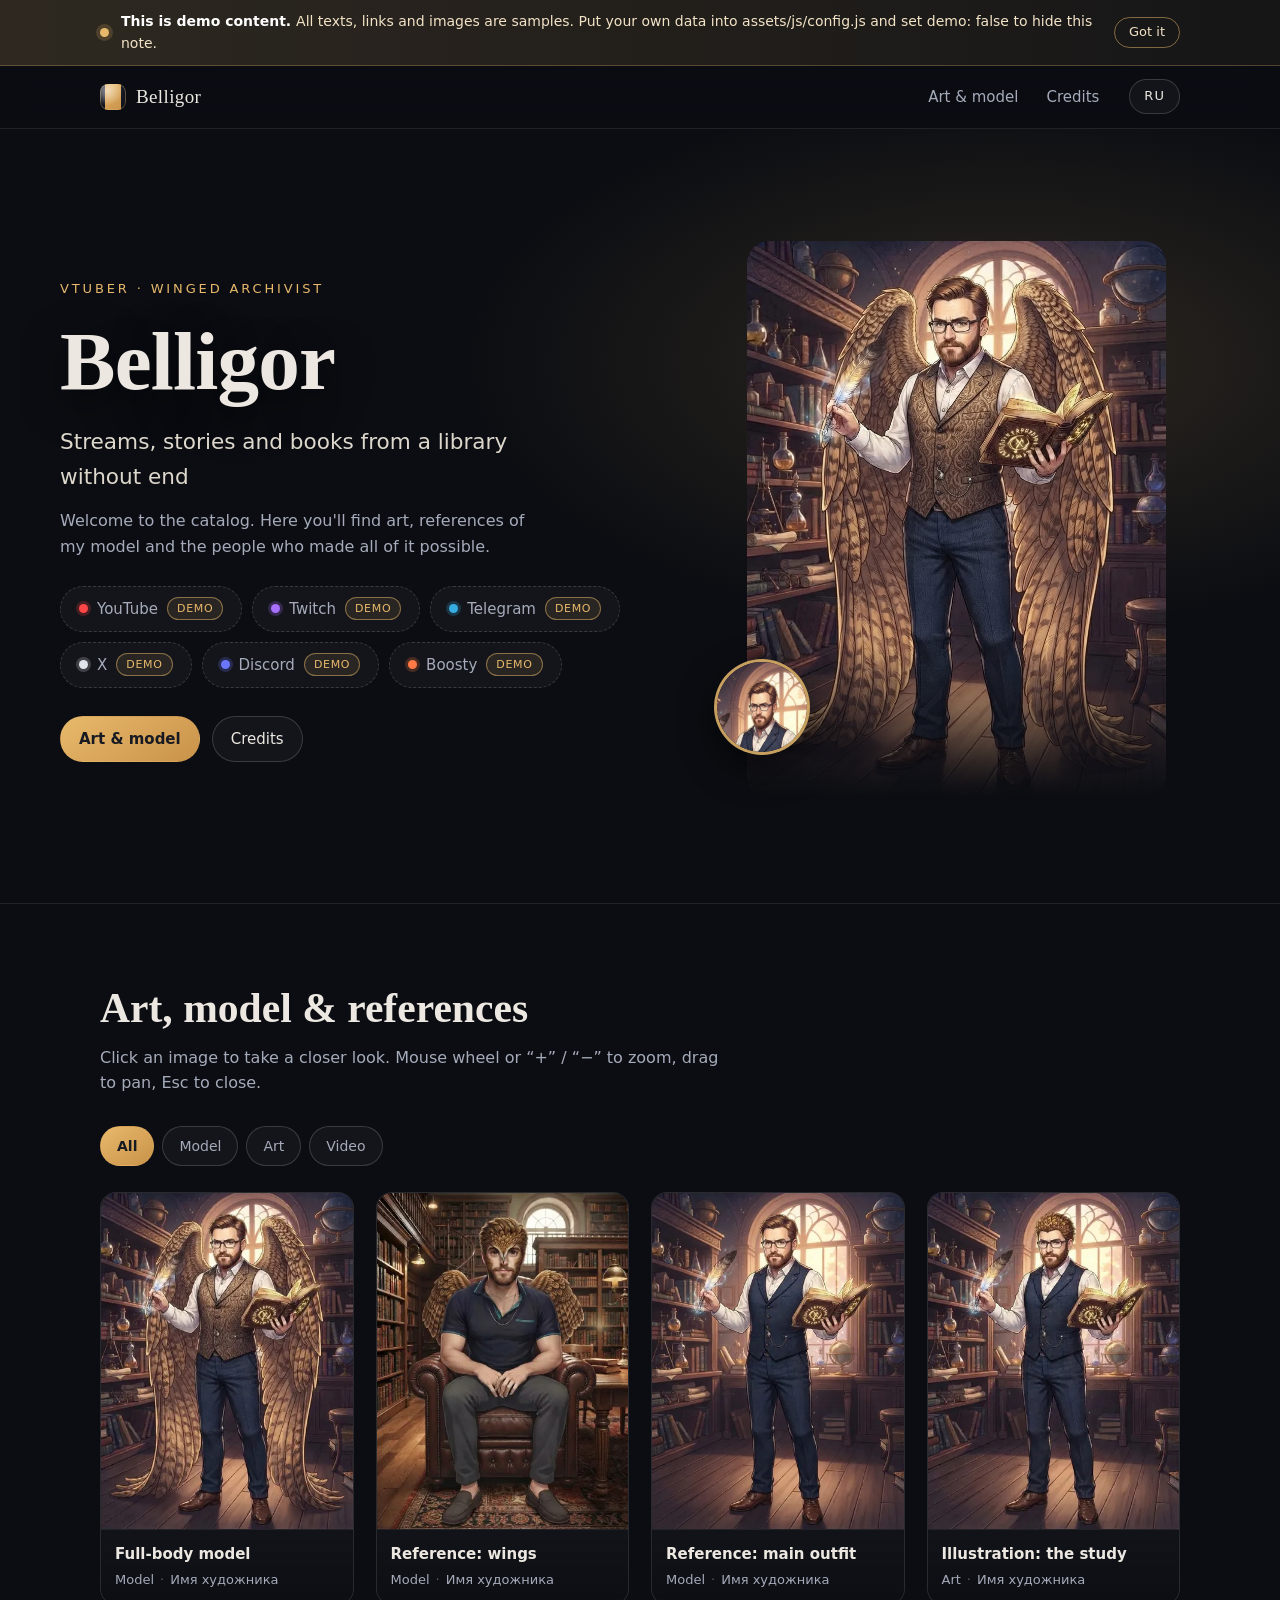
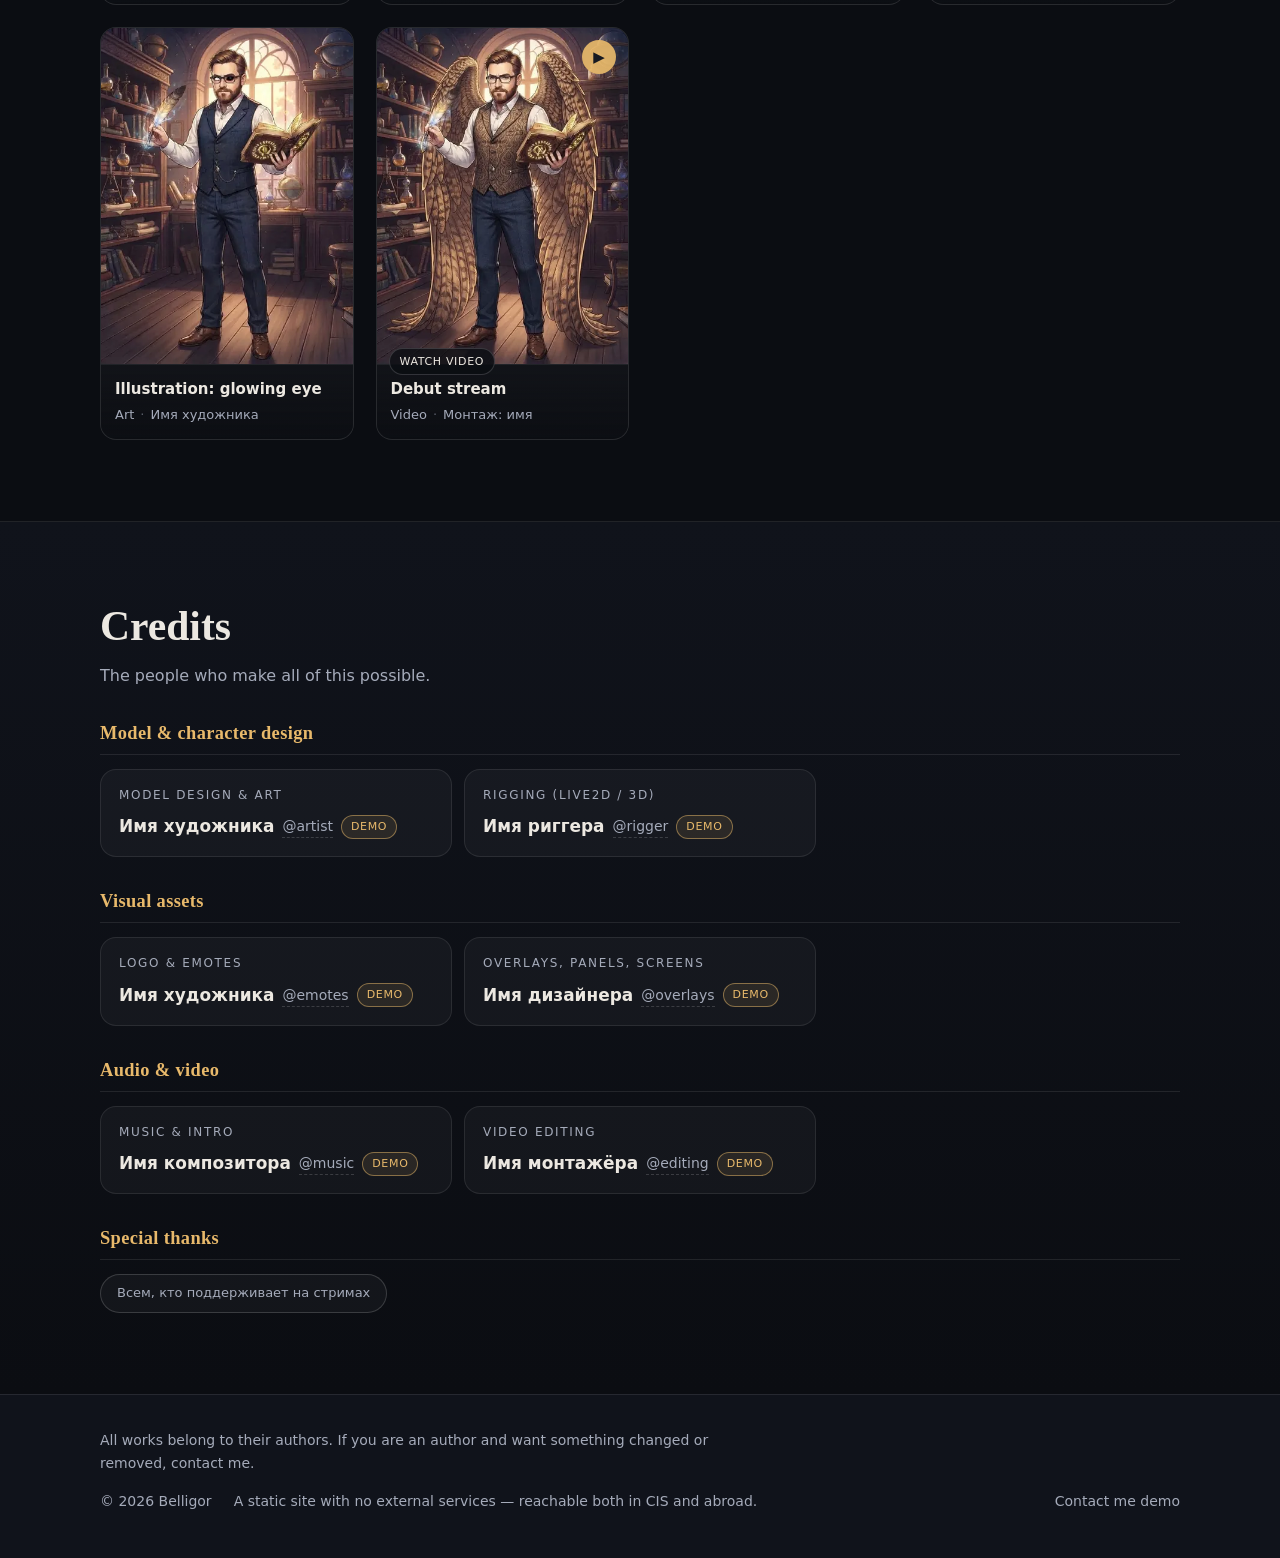
==== index.html @ 54755263 "Сайт-каталог VTuber: баннер, галерея с увеличением, кредитсы" ====
<!DOCTYPE html>
<html lang="ru">
<head>
<meta charset="utf-8">
<meta name="viewport" content="width=device-width, initial-scale=1">
<title>Belligor — VTuber: арт, модель и кредитсы</title>

<!-- Поиск и соцсети. Замените адрес на свой после публикации. -->
<meta name="description" content="Каталог арта, референсов модели и кредитсов VTuber Belligor: работы и ссылки на авторов.">
<link rel="canonical" href="https://example.github.io/">
<meta property="og:type" content="website">
<meta property="og:title" content="Belligor — VTuber: арт, модель и кредитсы">
<meta property="og:description" content="Арт, референсы модели и люди, которые их создали.">
<meta property="og:image" content="assets/img/og.jpg">
<meta property="og:image:width" content="1200">
<meta property="og:image:height" content="630">
<meta name="twitter:card" content="summary_large_image">
<meta name="theme-color" content="#0b0d12">

<link rel="icon" href="assets/img/favicon.svg" type="image/svg+xml">
<link rel="stylesheet" href="assets/css/style.css">
</head>
<body>
<a class="skip" href="#gallery">Перейти к галерее</a>

<div id="demoBar" class="demobar" hidden></div>

<header class="nav">
  <div class="wrap nav__inner">
    <a class="nav__brand" href="#top">
      <span class="nav__logo" aria-hidden="true"></span>
      <span id="navName">Belligor</span>
    </a>
    <nav id="navLinks" class="nav__links" aria-label="Разделы сайта"></nav>
    <button id="langBtn" class="lang" type="button" aria-label="English version"><span id="langLabel">EN</span></button>
  </div>
</header>

<main id="top">
  <!-- Первый экран: баннер-арт, имя и ссылки на автора -->
  <section class="hero" id="hero" aria-label="О себе"></section>

  <!-- Галерея: арт, модель, референсы, видео -->
  <section class="section" id="gallery" aria-label="Галерея">
    <div class="wrap">
      <div id="galleryHead"></div>
      <div id="filters" class="filters" role="group" aria-label="Разделы галереи"></div>
      <div id="grid" class="grid"></div>
      <p id="galleryEmpty" class="grid__empty" hidden>В этом разделе пока ничего нет.</p>
    </div>
  </section>

  <!-- Кредитсы -->
  <section class="section section--alt" id="credits" aria-label="Кредитсы">
    <div class="wrap">
      <div id="creditsHead"></div>
      <div id="creditsBody" class="credits"></div>
    </div>
  </section>
</main>

<footer class="footer" id="footer"></footer>

<!-- Просмотр картинок: увеличение, перетаскивание, стрелки -->
<dialog id="lb" class="lb" aria-label="Просмотр изображения">
  <div id="lbStage" class="lb__stage">
    <img id="lbImg" class="lb__img" alt="" draggable="false">
  </div>
  <button id="lbClose" class="lb__close" type="button" aria-label="Закрыть">✕</button>
  <button id="lbPrev" class="lb__nav lb__nav--prev" type="button" aria-label="Предыдущее">‹</button>
  <button id="lbNext" class="lb__nav lb__nav--next" type="button" aria-label="Следующее">›</button>
  <div class="lb__bar">
    <div id="lbCaption" class="lb__caption"></div>
    <div class="lb__tools">
      <span id="lbCount" class="lb__count"></span>
      <button id="lbOut" type="button" aria-label="Уменьшить" title="Уменьшить">−</button>
      <button id="lbReset" type="button" aria-label="Сбросить масштаб" title="Сбросить масштаб">100%</button>
      <button id="lbIn" type="button" aria-label="Увеличить" title="Увеличить">+</button>
      <a id="lbOriginal" class="lb__orig" href="#" target="_blank" rel="noopener">Открыть оригинал</a>
    </div>
  </div>
</dialog>

<noscript>
  <div class="wrap" style="padding:40px 0">
    <h2>Включите JavaScript</h2>
    <p>Сайт показывает галерею и кредитсы скриптом. Включите JavaScript в браузере —
       и страница откроется полностью. Все ссылки авторов также перечислены в файле
       <code>assets/js/config.js</code>.</p>
  </div>
</noscript>

<script src="assets/js/config.js" defer></script>
<script src="assets/js/app.js" defer></script>
</body>
</html>
---- assets/css/style.css ----
/* ============================================================================
   BELLIGOR — оформление.
   Цвета сайта собраны в одном месте — в блоке :root ниже. Меняйте значения
   (например --gold на другой акцент), и весь сайт перекрасится.
   Внешних шрифтов и библиотек нет: сайт открывается и без них, и быстрее.
   ============================================================================ */

:root {
  --bg: #0b0d12;
  --bg-2: #10131b;
  --panel: rgba(255, 255, 255, 0.035);
  --panel-2: rgba(255, 255, 255, 0.06);
  --line: rgba(255, 255, 255, 0.09);
  --line-2: rgba(255, 255, 255, 0.16);
  --text: #ece8e1;
  --muted: #a5abba;
  --gold: #e8b96b;
  --gold-2: #c9924a;
  --teal: #56b8a8;
  --radius: 16px;
  --radius-lg: 22px;
  --shadow: 0 18px 50px rgba(0, 0, 0, 0.5);
  --wrap: 1160px;
  --font: system-ui, -apple-system, "Segoe UI", Roboto, "Helvetica Neue", Arial, "Noto Sans", sans-serif;
  --font-display: Georgia, "Times New Roman", "Noto Serif", serif;
  --c-yt: #ff4646; --c-twitch: #a970ff; --c-tg: #37aee2; --c-x: #dfe3ea;
  --c-discord: #6b76ff; --c-vk: #5b8cf7; --c-boosty: #ff7a45; --c-tiktok: #29e0d6;
  --c-inst: #e4608f; --c-site: #e8b96b;
}

* { box-sizing: border-box; }
html { scroll-behavior: smooth; }
html.lb-open { overflow: hidden; }

body {
  margin: 0;
  background: var(--bg);
  color: var(--text);
  font-family: var(--font);
  font-size: 16px;
  line-height: 1.6;
  -webkit-font-smoothing: antialiased;
  overflow-x: hidden;
}

img { display: block; max-width: 100%; }
a { color: inherit; text-decoration: none; }
button { font: inherit; color: inherit; cursor: pointer; }
h1, h2, h3 { margin: 0; line-height: 1.15; font-family: var(--font-display); font-weight: 600; }
p { margin: 0; }
ul { margin: 0; padding: 0; list-style: none; }

.wrap { width: 100%; max-width: var(--wrap); margin: 0 auto; padding: 0 clamp(18px, 4vw, 40px); }

.skip {
  position: absolute; left: -9999px; top: 0; z-index: 100;
  background: var(--gold); color: #14161c; padding: 10px 16px; border-radius: 0 0 10px 0;
}
.skip:focus { left: 0; }

:focus-visible { outline: 2px solid var(--gold); outline-offset: 3px; border-radius: 8px; }

/* ------------------------------ полоса «демо» ----------------------------- */
.demobar {
  background: linear-gradient(90deg, rgba(232, 185, 107, 0.16), rgba(232, 185, 107, 0.05));
  border-bottom: 1px solid rgba(232, 185, 107, 0.28);
  font-size: 14px;
}
.demobar__inner { display: flex; align-items: center; gap: 12px; padding: 10px clamp(18px, 4vw, 40px); }
.demobar__dot { width: 9px; height: 9px; border-radius: 50%; background: var(--gold); box-shadow: 0 0 0 4px rgba(232, 185, 107, 0.18); flex: none; }
.demobar__text { flex: 1; color: #f3e3c6; }
.demobar__text strong { color: #fff; }
.demobar__btn {
  background: transparent; border: 1px solid rgba(232, 185, 107, 0.5); color: #f3e3c6;
  border-radius: 999px; padding: 4px 14px; font-size: 13px; flex: none;
}
.demobar__btn:hover { background: rgba(232, 185, 107, 0.14); }

/* --------------------------------- шапка --------------------------------- */
.nav {
  position: sticky; top: 0; z-index: 40;
  backdrop-filter: blur(14px);
  background: rgba(11, 13, 18, 0.72);
  border-bottom: 1px solid var(--line);
}
.nav__inner { display: flex; align-items: center; gap: 18px; height: 62px; }
.nav__brand { display: flex; align-items: center; gap: 10px; font-family: var(--font-display); font-size: 19px; letter-spacing: 0.02em; }
.nav__logo {
  width: 26px; height: 26px; border-radius: 8px; flex: none;
  background: linear-gradient(145deg, var(--gold), var(--gold-2)) center/62% no-repeat,
              linear-gradient(145deg, #1b2030, #0e1117);
  box-shadow: 0 0 0 1px rgba(232, 185, 107, 0.35) inset;
  -webkit-mask: none;
  position: relative;
}
.nav__logo::after {
  content: ""; position: absolute; inset: 0; border-radius: inherit;
  background: radial-gradient(circle at 30% 25%, rgba(255, 255, 255, 0.55), transparent 55%);
}
.nav__links { display: flex; gap: 4px; margin-left: auto; }
.nav__link { padding: 8px 12px; border-radius: 999px; color: var(--muted); font-size: 15px; }
.nav__link:hover { color: var(--text); background: var(--panel); }
.lang {
  border: 1px solid var(--line-2); background: var(--panel); border-radius: 999px;
  padding: 6px 14px; font-size: 13px; letter-spacing: 0.08em; color: var(--text);
}
.lang:hover { border-color: var(--gold); color: var(--gold); }

/* ----------------------------------- герой -------------------------------- */
.hero { position: relative; isolation: isolate; overflow: hidden; }
.hero::before {
  content: ""; position: absolute; inset: -14% -6% -4%; z-index: -2;
  background-image: var(--hero-bg, none);
  background-size: cover; background-position: 50% 20%;
  filter: blur(46px) saturate(1.15) brightness(0.5);
  opacity: 0.75;
}
.hero::after {
  content: ""; position: absolute; inset: 0; z-index: -1;
  background:
    radial-gradient(60% 50% at 78% 30%, rgba(232, 185, 107, 0.16), transparent 70%),
    linear-gradient(180deg, rgba(11, 13, 18, 0.35) 0%, rgba(11, 13, 18, 0.75) 62%, var(--bg) 100%);
}
.hero__inner {
  display: grid; grid-template-columns: minmax(0, 1.05fr) minmax(0, 0.95fr);
  gap: clamp(26px, 4vw, 60px); align-items: center;
  padding: clamp(48px, 7vh, 96px) 0 clamp(40px, 6vh, 72px);
  min-height: min(86vh, 880px);
}
.hero__role {
  font-size: 13px; letter-spacing: 0.22em; text-transform: uppercase;
  color: var(--gold); margin-bottom: 14px;
}
.hero__name {
  font-size: clamp(2.9rem, 7vw, 5.2rem); letter-spacing: -0.01em;
  text-shadow: 0 12px 40px rgba(0, 0, 0, 0.55);
}
.hero__tagline { margin-top: 16px; font-size: clamp(1.05rem, 2.2vw, 1.35rem); color: #ddd7cc; max-width: 34ch; }
.hero__about { margin-top: 14px; color: var(--muted); max-width: 46ch; }
.hero__cta { display: flex; flex-wrap: wrap; gap: 12px; margin-top: 28px; }

.hero__art { position: relative; margin: 0; display: flex; justify-content: center; }
.hero__img {
  width: auto; max-width: 100%; max-height: clamp(300px, 62vh, 660px);
  border-radius: var(--radius-lg);
  box-shadow: var(--shadow);
  -webkit-mask-image: linear-gradient(180deg, #000 72%, transparent 100%);
  mask-image: linear-gradient(180deg, #000 72%, transparent 100%);
  animation: floaty 9s ease-in-out infinite;
}
.hero__avatar {
  position: absolute; left: clamp(6px, 4%, 40px); bottom: 8%;
  width: clamp(64px, 9vw, 96px); height: auto; border-radius: 50%;
  border: 3px solid rgba(232, 185, 107, 0.85);
  box-shadow: 0 14px 34px rgba(0, 0, 0, 0.55);
  background: var(--bg-2);
}
@keyframes floaty { 0%, 100% { transform: translateY(0); } 50% { transform: translateY(-12px); } }

/* --------------------------------- ссылки --------------------------------- */
.links { display: flex; flex-wrap: wrap; gap: 10px; margin-top: 26px; }
.btn {
  display: inline-flex; align-items: center; gap: 9px;
  border-radius: 999px; padding: 10px 18px; font-size: 15px;
  border: 1px solid var(--line-2); background: var(--panel);
  transition: transform 0.18s ease, border-color 0.18s ease, background 0.18s ease, color 0.18s ease;
}
.btn:hover { transform: translateY(-2px); }
.btn--primary {
  background: linear-gradient(145deg, var(--gold), var(--gold-2)); color: #171a21;
  border-color: transparent; font-weight: 600;
}
.btn--ghost { color: var(--text); }
.btn--ghost:hover { border-color: var(--gold); color: var(--gold); }
.btn__arrow { opacity: 0.6; font-size: 13px; }
.links__dot { width: 9px; height: 9px; border-radius: 50%; flex: none; background: var(--accent, var(--gold)); box-shadow: 0 0 0 3px color-mix(in srgb, var(--accent, var(--gold)) 22%, transparent); }
.btn--link:hover { border-color: var(--accent, var(--gold)); }
.btn.is-placeholder { border-style: dashed; color: var(--muted); cursor: default; }
.btn.is-placeholder:hover { transform: none; border-color: var(--line-2); }
.accent--yt { --accent: var(--c-yt); } .accent--twitch { --accent: var(--c-twitch); }
.accent--tg { --accent: var(--c-tg); } .accent--x { --accent: var(--c-x); }
.accent--discord { --accent: var(--c-discord); } .accent--vk { --accent: var(--c-vk); }
.accent--boosty { --accent: var(--c-boosty); } .accent--tiktok { --accent: var(--c-tiktok); }
.accent--inst { --accent: var(--c-inst); } .accent--site { --accent: var(--c-site); }

.chip {
  display: inline-flex; align-items: center; padding: 2px 9px; border-radius: 999px;
  font-size: 11px; letter-spacing: 0.06em; text-transform: uppercase;
  border: 1px solid var(--line-2); color: var(--muted); background: var(--panel);
}
.chip--demo { border-color: rgba(232, 185, 107, 0.5); color: var(--gold); background: rgba(232, 185, 107, 0.1); }

/* -------------------------------- секции ---------------------------------- */
.section { padding: clamp(58px, 9vh, 104px) 0; border-top: 1px solid var(--line); }
.section--alt { background: linear-gradient(180deg, var(--bg-2), var(--bg)); }
.section__title { font-size: clamp(1.8rem, 3.6vw, 2.6rem); }
.section__sub { margin-top: 12px; color: var(--muted); max-width: 62ch; }

.filters { display: flex; flex-wrap: wrap; gap: 8px; margin: 30px 0 26px; }
.filter {
  border: 1px solid var(--line-2); background: var(--panel); color: var(--muted);
  border-radius: 999px; padding: 8px 16px; font-size: 14px;
  transition: color 0.16s ease, border-color 0.16s ease, background 0.16s ease;
}
.filter:hover { color: var(--text); }
.filter.is-active { color: #171a21; background: linear-gradient(145deg, var(--gold), var(--gold-2)); border-color: transparent; font-weight: 600; }

.grid {
  display: grid; gap: clamp(14px, 1.8vw, 22px);
  grid-template-columns: repeat(auto-fill, minmax(240px, 1fr));
}
.card {
  position: relative; display: block; padding: 0; overflow: hidden; text-align: left;
  border: 1px solid var(--line); border-radius: var(--radius);
  background: var(--panel); color: var(--text);
  transition: transform 0.22s ease, border-color 0.22s ease, box-shadow 0.22s ease;
  animation: cardIn 0.5s ease both; animation-delay: calc(var(--i, 0) * 45ms);
}
@keyframes cardIn { from { opacity: 0; transform: translateY(14px); } to { opacity: 1; transform: none; } }
.card:hover { transform: translateY(-4px); border-color: rgba(232, 185, 107, 0.45); box-shadow: 0 18px 40px rgba(0, 0, 0, 0.45); }
.card__img {
  width: 100%; height: auto; aspect-ratio: 3 / 4; object-fit: cover;
  transition: transform 0.5s ease, filter 0.3s ease;
}
.card:hover .card__img { transform: scale(1.045); filter: brightness(0.82); }
.card__meta {
  display: block; padding: 12px 14px 14px;
  background: linear-gradient(180deg, rgba(11, 13, 18, 0.2), rgba(11, 13, 18, 0.85));
  border-top: 1px solid var(--line);
}
.card__title { display: block; font-size: 15px; font-weight: 600; }
.card__sub { display: flex; gap: 6px; align-items: center; margin-top: 4px; font-size: 13px; color: var(--muted); }
.card__sep { opacity: 0.5; }
.card__zoom, .card__play {
  position: absolute; top: 12px; right: 12px;
  width: 34px; height: 34px; border-radius: 50%;
  display: grid; place-items: center; font-size: 15px;
  background: rgba(11, 13, 18, 0.7); border: 1px solid var(--line-2);
  opacity: 0; transform: scale(0.85); transition: opacity 0.2s ease, transform 0.2s ease;
}
.card__play { opacity: 1; transform: none; background: rgba(232, 185, 107, 0.92); color: #171a21; border-color: transparent; }
.card:hover .card__zoom, .card:focus-visible .card__zoom { opacity: 1; transform: none; }
.card__badge {
  position: absolute; left: 12px; bottom: 64px;
  font-size: 11px; letter-spacing: 0.06em; text-transform: uppercase;
  padding: 4px 10px; border-radius: 999px; background: rgba(11, 13, 18, 0.78); border: 1px solid var(--line-2);
}
.grid__empty { color: var(--muted); }

/* -------------------------------- кредитсы -------------------------------- */
.credits { display: grid; gap: clamp(20px, 3vw, 34px); margin-top: 34px; }
.group__title {
  font-size: 1.15rem; letter-spacing: 0.02em;
  padding-bottom: 10px; margin-bottom: 14px; border-bottom: 1px solid var(--line);
  color: var(--gold);
}
.credit-list { display: grid; gap: 12px; grid-template-columns: repeat(auto-fill, minmax(268px, 1fr)); }
.credit {
  border: 1px solid var(--line); border-radius: var(--radius);
  background: var(--panel); padding: 16px 18px;
  transition: border-color 0.2s ease, transform 0.2s ease;
}
.credit:hover { border-color: rgba(232, 185, 107, 0.4); transform: translateY(-2px); }
.credit__role { font-size: 12px; letter-spacing: 0.14em; text-transform: uppercase; color: var(--muted); }
.credit__who { display: flex; flex-wrap: wrap; align-items: center; gap: 8px; margin-top: 8px; }
.credit__name { font-size: 1.06rem; font-weight: 600; }
.credit__link { color: var(--gold); border-bottom: 1px dashed rgba(232, 185, 107, 0.45); font-size: 14px; }
.credit__link:hover { border-bottom-style: solid; }
.credit__link.is-placeholder { color: var(--muted); border-bottom-color: var(--line-2); cursor: default; }
.credit__note { margin-top: 10px; font-size: 13.5px; color: var(--muted); }
.group--thanks .chips { display: flex; flex-wrap: wrap; gap: 10px; }
.group--thanks .chip { font-size: 13px; text-transform: none; letter-spacing: 0; padding: 8px 16px; }
a.chip:hover { border-color: var(--gold); color: var(--gold); }

/* --------------------------------- подвал --------------------------------- */
.footer { border-top: 1px solid var(--line); background: var(--bg-2); padding: 34px 0 46px; }
.footer__inner { display: grid; gap: 16px; }
.footer__note { color: var(--muted); font-size: 14px; max-width: 70ch; }
.footer__row { display: flex; flex-wrap: wrap; gap: 10px 22px; align-items: center; font-size: 14px; color: var(--muted); }
.footer__links { display: flex; gap: 16px; margin-left: auto; }
.footer__link { color: var(--gold); }
.footer__link.is-placeholder { color: var(--muted); }

/* -------------------------------- лайтбокс -------------------------------- */
.lb {
  position: fixed; inset: 0; z-index: 60;
  width: 100%; max-width: 100%; height: 100%; max-height: 100%;
  margin: 0; padding: 0; border: 0; background: transparent; color: var(--text); overflow: hidden;
}
.lb::backdrop { background: rgba(6, 7, 10, 0.93); backdrop-filter: blur(7px); }
.lb__stage {
  position: absolute; inset: 0; display: grid; place-items: center;
  padding: clamp(52px, 9vh, 84px) clamp(12px, 5vw, 88px) clamp(96px, 16vh, 140px);
  cursor: zoom-in; touch-action: none;
}
.lb__img {
  max-width: 100%; max-height: 100%; width: auto; height: auto;
  border-radius: 12px; box-shadow: 0 30px 80px rgba(0, 0, 0, 0.7);
  transform-origin: center center; transition: transform 0.22s ease;
  user-select: none; -webkit-user-drag: none;
}
.lb.is-zoomed .lb__stage { cursor: grab; }
.lb.is-dragging .lb__stage { cursor: grabbing; }
.lb.is-dragging .lb__img { transition: none; }
.lb__close, .lb__nav {
  position: absolute; z-index: 2;
  width: 44px; height: 44px; border-radius: 50%;
  display: grid; place-items: center; font-size: 20px;
  background: rgba(18, 21, 29, 0.82); border: 1px solid var(--line-2); color: var(--text);
  transition: background 0.18s ease, border-color 0.18s ease, transform 0.18s ease;
}
.lb__close { top: max(14px, env(safe-area-inset-top)); right: 16px; }
.lb__nav { top: 50%; transform: translateY(-50%); font-size: 26px; }
.lb__nav--prev { left: 16px; }
.lb__nav--next { right: 16px; }
.lb__close:hover, .lb__nav:hover { background: rgba(232, 185, 107, 0.9); color: #171a21; border-color: transparent; }
.lb__nav:hover { transform: translateY(-50%) scale(1.06); }
.lb__bar {
  position: absolute; left: 0; right: 0; bottom: 0; z-index: 2;
  display: flex; align-items: flex-end; justify-content: space-between; gap: 18px;
  padding: 22px clamp(16px, 4vw, 40px) calc(18px + env(safe-area-inset-bottom));
  background: linear-gradient(180deg, transparent, rgba(6, 7, 10, 0.9) 55%);
}
.lb__title { font-family: var(--font-display); font-size: 1.15rem; }
.lb__sub { margin-top: 4px; font-size: 14px; color: var(--muted); }
.lb__sub a { color: var(--gold); border-bottom: 1px dashed rgba(232, 185, 107, 0.5); }
.lb__sub .is-placeholder { color: var(--muted); }
.lb__note { margin-top: 6px; font-size: 13px; color: var(--muted); }
.lb__kind { opacity: 0.8; }
.lb__tools { display: flex; align-items: center; gap: 8px; flex: none; }
.lb__tools button, .lb__orig {
  border: 1px solid var(--line-2); background: rgba(18, 21, 29, 0.8); color: var(--text);
  border-radius: 10px; min-width: 42px; height: 38px; padding: 0 12px;
  display: inline-flex; align-items: center; justify-content: center; font-size: 15px;
}
.lb__tools button:hover, .lb__orig:hover { border-color: var(--gold); color: var(--gold); }
.lb__orig { font-size: 13px; }
.lb__count { font-size: 13px; color: var(--muted); margin-right: 4px; }
.lb__nav[hidden] { display: none; }

/* ------------------------------- адаптивность ----------------------------- */
@media (max-width: 900px) {
  .hero__inner { grid-template-columns: 1fr; min-height: 0; padding-top: 34px; text-align: left; }
  .hero__art { order: -1; }
  .hero__img { max-height: clamp(300px, 48vh, 520px); }
  .hero__avatar { left: 2%; bottom: 4%; }
  .nav__links { display: none; }
}
@media (max-width: 560px) {
  .grid { grid-template-columns: repeat(auto-fill, minmax(150px, 1fr)); }
  .card__badge { display: none; }
  .lb__bar { flex-direction: column; align-items: stretch; gap: 12px; }
  .lb__tools { justify-content: space-between; }
  .lb__nav { width: 38px; height: 38px; font-size: 22px; }
  .demobar__inner { flex-wrap: wrap; }
}
@media (prefers-reduced-motion: reduce) {
  html { scroll-behavior: auto; }
  .hero__img { animation: none; }
  .card { animation: none; }
  .card__img, .lb__img { transition: none !important; }
  .btn:hover, .credit:hover, .card:hover { transform: none; }
}
@media print {
  .nav, .demobar, .lb, .hero__cta, .filters { display: none !important; }
  body { background: #fff; color: #000; }
}
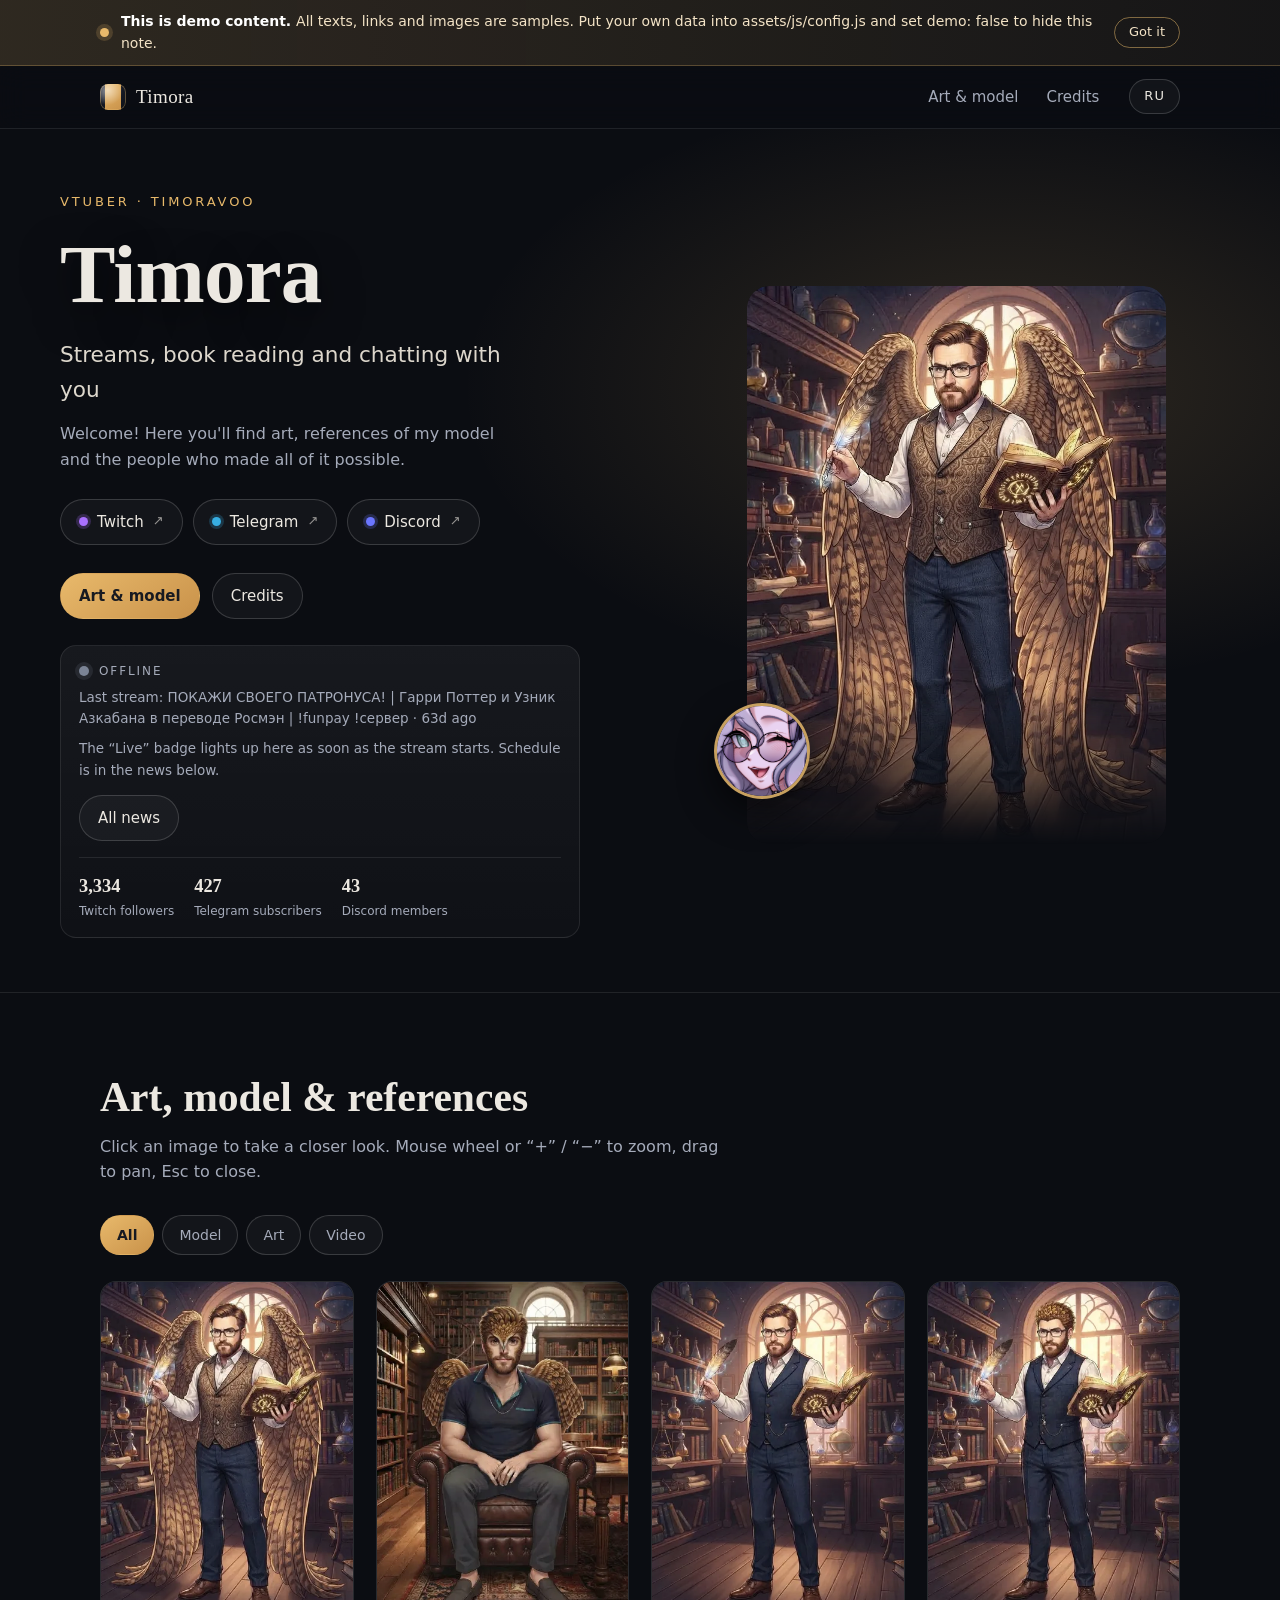
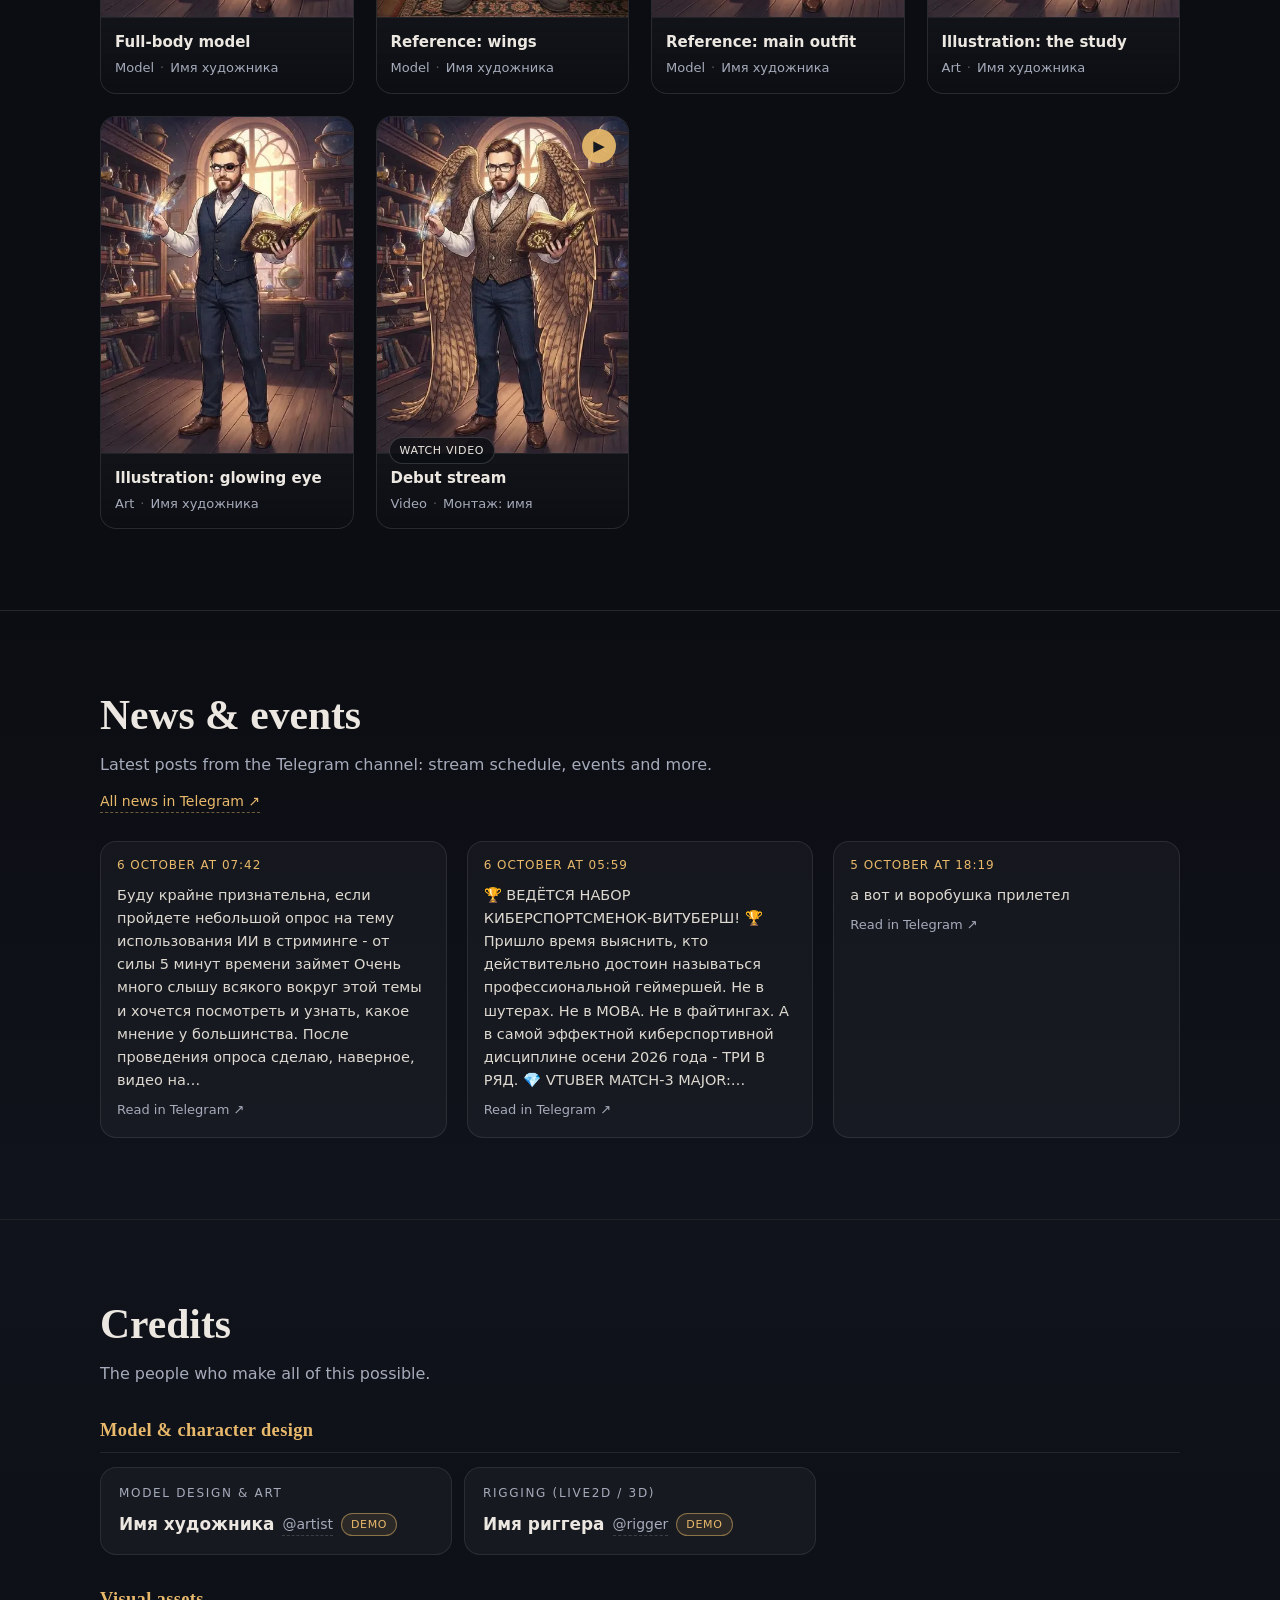
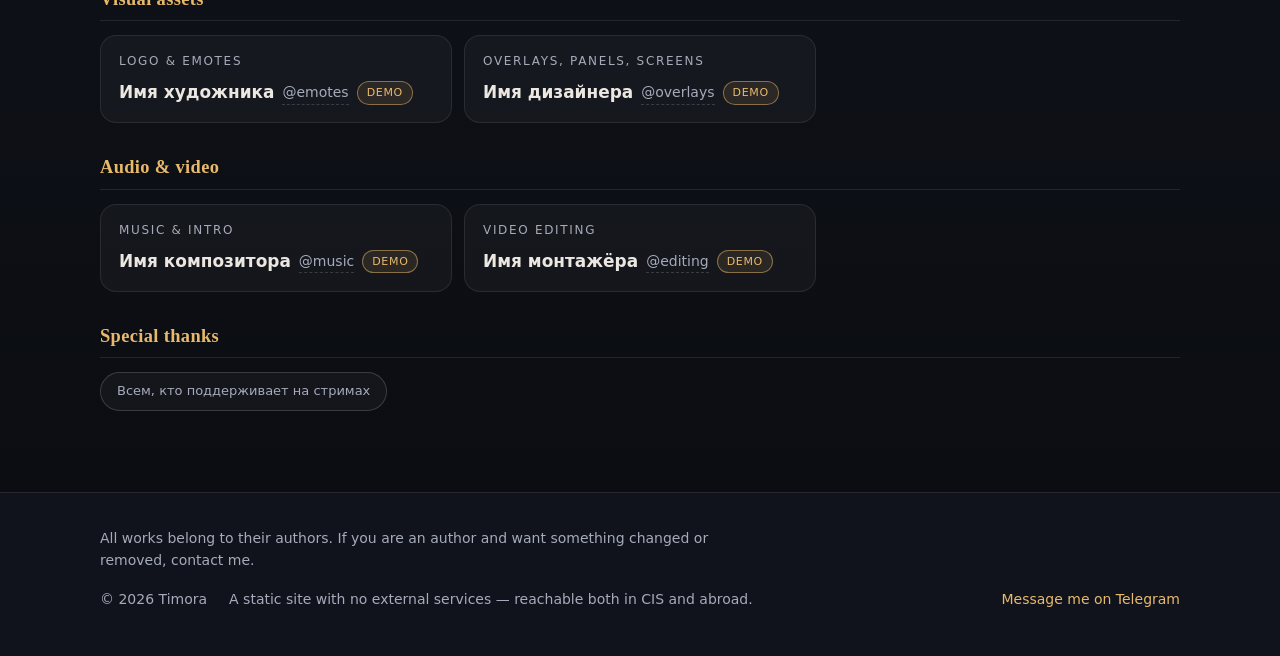
==== commit a8e38b18: "Ссылки Timora, индикатор эфира и анонсы из Telegram" ====
--- a/index.html
+++ b/index.html
@@ -3,15 +3,16 @@
 <head>
 <meta charset="utf-8">
 <meta name="viewport" content="width=device-width, initial-scale=1">
-<title>Belligor — VTuber: арт, модель и кредитсы</title>
+<title>Timora — VTuber: стрим, арт и кредитсы</title>
 
-<!-- Поиск и соцсети. Замените адрес на свой после публикации. -->
-<meta name="description" content="Каталог арта, референсов модели и кредитсов VTuber Belligor: работы и ссылки на авторов.">
-<link rel="canonical" href="https://example.github.io/">
+<!-- Поиск и соцсети. Если смените адрес сайта — поправьте три ссылки ниже. -->
+<meta name="description" content="Сайт VTuber Timora (TimoraVoo): эфир на Twitch, анонсы из Telegram, арт, референсы модели и кредитсы авторов.">
+<link rel="canonical" href="https://bell-igor.github.io/vtuber-catalog/">
 <meta property="og:type" content="website">
-<meta property="og:title" content="Belligor — VTuber: арт, модель и кредитсы">
-<meta property="og:description" content="Арт, референсы модели и люди, которые их создали.">
-<meta property="og:image" content="assets/img/og.jpg">
+<meta property="og:url" content="https://bell-igor.github.io/vtuber-catalog/">
+<meta property="og:title" content="Timora — VTuber: стрим, арт и кредитсы">
+<meta property="og:description" content="Эфир на Twitch, анонсы в Telegram, арт и модель, кредитсы авторов.">
+<meta property="og:image" content="https://bell-igor.github.io/vtuber-catalog/assets/img/og.jpg">
 <meta property="og:image:width" content="1200">
 <meta property="og:image:height" content="630">
 <meta name="twitter:card" content="summary_large_image">
@@ -29,9 +30,10 @@
   <div class="wrap nav__inner">
     <a class="nav__brand" href="#top">
       <span class="nav__logo" aria-hidden="true"></span>
-      <span id="navName">Belligor</span>
+      <span id="navName">Timora</span>
     </a>
     <nav id="navLinks" class="nav__links" aria-label="Разделы сайта"></nav>
+    <div id="navLive" class="nav__live" hidden></div>
     <button id="langBtn" class="lang" type="button" aria-label="English version"><span id="langLabel">EN</span></button>
   </div>
 </header>
@@ -47,6 +49,14 @@
       <div id="filters" class="filters" role="group" aria-label="Разделы галереи"></div>
       <div id="grid" class="grid"></div>
       <p id="galleryEmpty" class="grid__empty" hidden>В этом разделе пока ничего нет.</p>
+    </div>
+  </section>
+
+  <!-- Анонсы из Telegram (появляется, когда есть посты) -->
+  <section class="section section--news" id="news" aria-label="Анонсы" hidden>
+    <div class="wrap">
+      <div id="newsHead" class="section__head"></div>
+      <div id="newsList" class="news-grid"></div>
     </div>
   </section>
 
--- a/assets/css/style.css
+++ b/assets/css/style.css
@@ -338,6 +338,86 @@
 .lb__count { font-size: 13px; color: var(--muted); margin-right: 4px; }
 .lb__nav[hidden] { display: none; }
 
+/* ---------------------- живой статус стрима и анонсы ---------------------- */
+.nav__live { display: flex; align-items: center; margin-left: 10px; }
+.nav__live[hidden] { display: none; }
+.livepill {
+  display: inline-flex; align-items: center; gap: 8px;
+  padding: 5px 13px 5px 11px; border-radius: 999px;
+  background: linear-gradient(145deg, #ff4d5e, #c81f3a);
+  color: #fff; font-size: 12px; font-weight: 700; letter-spacing: 0.06em;
+  box-shadow: 0 6px 18px rgba(255, 60, 90, 0.32);
+  animation: livePulse 2.2s ease-in-out infinite;
+}
+.livepill:hover { filter: brightness(1.08); }
+.livepill__dot {
+  width: 8px; height: 8px; border-radius: 50%; background: #fff; flex: none;
+  animation: liveDot 1.4s ease-in-out infinite;
+}
+.livepill__text { white-space: nowrap; }
+@keyframes liveDot {
+  0%, 100% { opacity: 1; transform: scale(1); }
+  50% { opacity: 0.3; transform: scale(0.7); }
+}
+@keyframes livePulse {
+  0%, 100% { box-shadow: 0 6px 18px rgba(255, 60, 90, 0.3); }
+  50% { box-shadow: 0 6px 26px rgba(255, 60, 90, 0.62); }
+}
+
+.status {
+  margin-top: 26px; padding: 16px 18px; max-width: 520px;
+  border: 1px solid var(--line); border-radius: var(--radius);
+  background: linear-gradient(180deg, rgba(255, 255, 255, 0.05), rgba(255, 255, 255, 0.02));
+}
+.status.is-live { border-color: rgba(255, 77, 94, 0.55); box-shadow: 0 12px 40px rgba(255, 60, 90, 0.16); }
+.status__head { display: flex; align-items: center; gap: 10px; flex-wrap: wrap; }
+.status__dot {
+  width: 10px; height: 10px; border-radius: 50%; flex: none;
+  background: #7b8496; box-shadow: 0 0 0 4px rgba(123, 132, 150, 0.16);
+}
+.status.is-live .status__dot {
+  background: #ff4d5e; box-shadow: 0 0 0 4px rgba(255, 77, 94, 0.2);
+  animation: liveDot 1.4s ease-in-out infinite;
+}
+.status__label { font-size: 12px; letter-spacing: 0.16em; text-transform: uppercase; color: var(--muted); }
+.status.is-live .status__label { color: #ff8b98; font-weight: 700; }
+.status__timer {
+  margin-left: auto; font-size: 13px; padding: 2px 10px; border-radius: 999px;
+  background: rgba(255, 255, 255, 0.06); border: 1px solid var(--line);
+}
+.status__title { margin-top: 12px; font-size: 1.02rem; font-weight: 600; }
+.status__meta { margin-top: 6px; font-size: 13.5px; color: var(--muted); }
+.status__hint { margin-top: 8px; font-size: 13.5px; color: var(--muted); }
+.status__btn { margin-top: 14px; }
+.stats {
+  display: flex; flex-wrap: wrap; gap: 20px;
+  margin-top: 16px; padding-top: 14px; border-top: 1px solid var(--line);
+}
+.stats__item { display: flex; flex-direction: column; }
+.stats__num { font-family: var(--font-display); font-size: 1.15rem; }
+.stats__label { font-size: 12px; color: var(--muted); }
+
+.section--news { background: linear-gradient(180deg, var(--bg), var(--bg-2)); }
+.section__link { display: inline-block; margin-top: 12px; color: var(--gold); font-size: 14px; border-bottom: 1px dashed rgba(232, 185, 107, 0.45); }
+.section__link:hover { border-bottom-style: solid; }
+.news-grid {
+  display: grid; gap: clamp(14px, 1.8vw, 20px);
+  grid-template-columns: repeat(auto-fill, minmax(280px, 1fr)); margin-top: 28px;
+}
+.news {
+  display: flex; flex-direction: column; overflow: hidden;
+  border: 1px solid var(--line); border-radius: var(--radius); background: var(--panel);
+  transition: transform 0.2s ease, border-color 0.2s ease;
+}
+.news:hover { transform: translateY(-3px); border-color: rgba(232, 185, 107, 0.45); }
+.news__img { width: 100%; height: 190px; object-fit: cover; }
+.news__body { display: flex; flex-direction: column; gap: 8px; padding: 14px 16px 16px; }
+.news__date { font-size: 12px; letter-spacing: 0.08em; text-transform: uppercase; color: var(--gold); }
+.news__text { font-size: 14.5px; color: #ded9d0; }
+.news__more { margin-top: auto; font-size: 13px; color: var(--muted); }
+.news:hover .news__more { color: var(--gold); }
+html.is-live .nav { border-bottom-color: rgba(255, 77, 94, 0.35); }
+
 /* ------------------------------- адаптивность ----------------------------- */
 @media (max-width: 900px) {
   .hero__inner { grid-template-columns: 1fr; min-height: 0; padding-top: 34px; text-align: left; }
@@ -345,6 +425,9 @@
   .hero__img { max-height: clamp(300px, 48vh, 520px); }
   .hero__avatar { left: 2%; bottom: 4%; }
   .nav__links { display: none; }
+  .nav__live { margin-left: auto; }
+  .lang { margin-left: 8px; }
+  .status { max-width: none; }
 }
 @media (max-width: 560px) {
   .grid { grid-template-columns: repeat(auto-fill, minmax(150px, 1fr)); }
@@ -358,8 +441,9 @@
   html { scroll-behavior: auto; }
   .hero__img { animation: none; }
   .card { animation: none; }
+  .livepill, .livepill__dot, .status.is-live .status__dot { animation: none; }
   .card__img, .lb__img { transition: none !important; }
-  .btn:hover, .credit:hover, .card:hover { transform: none; }
+  .btn:hover, .credit:hover, .card:hover, .news:hover { transform: none; }
 }
 @media print {
   .nav, .demobar, .lb, .hero__cta, .filters { display: none !important; }
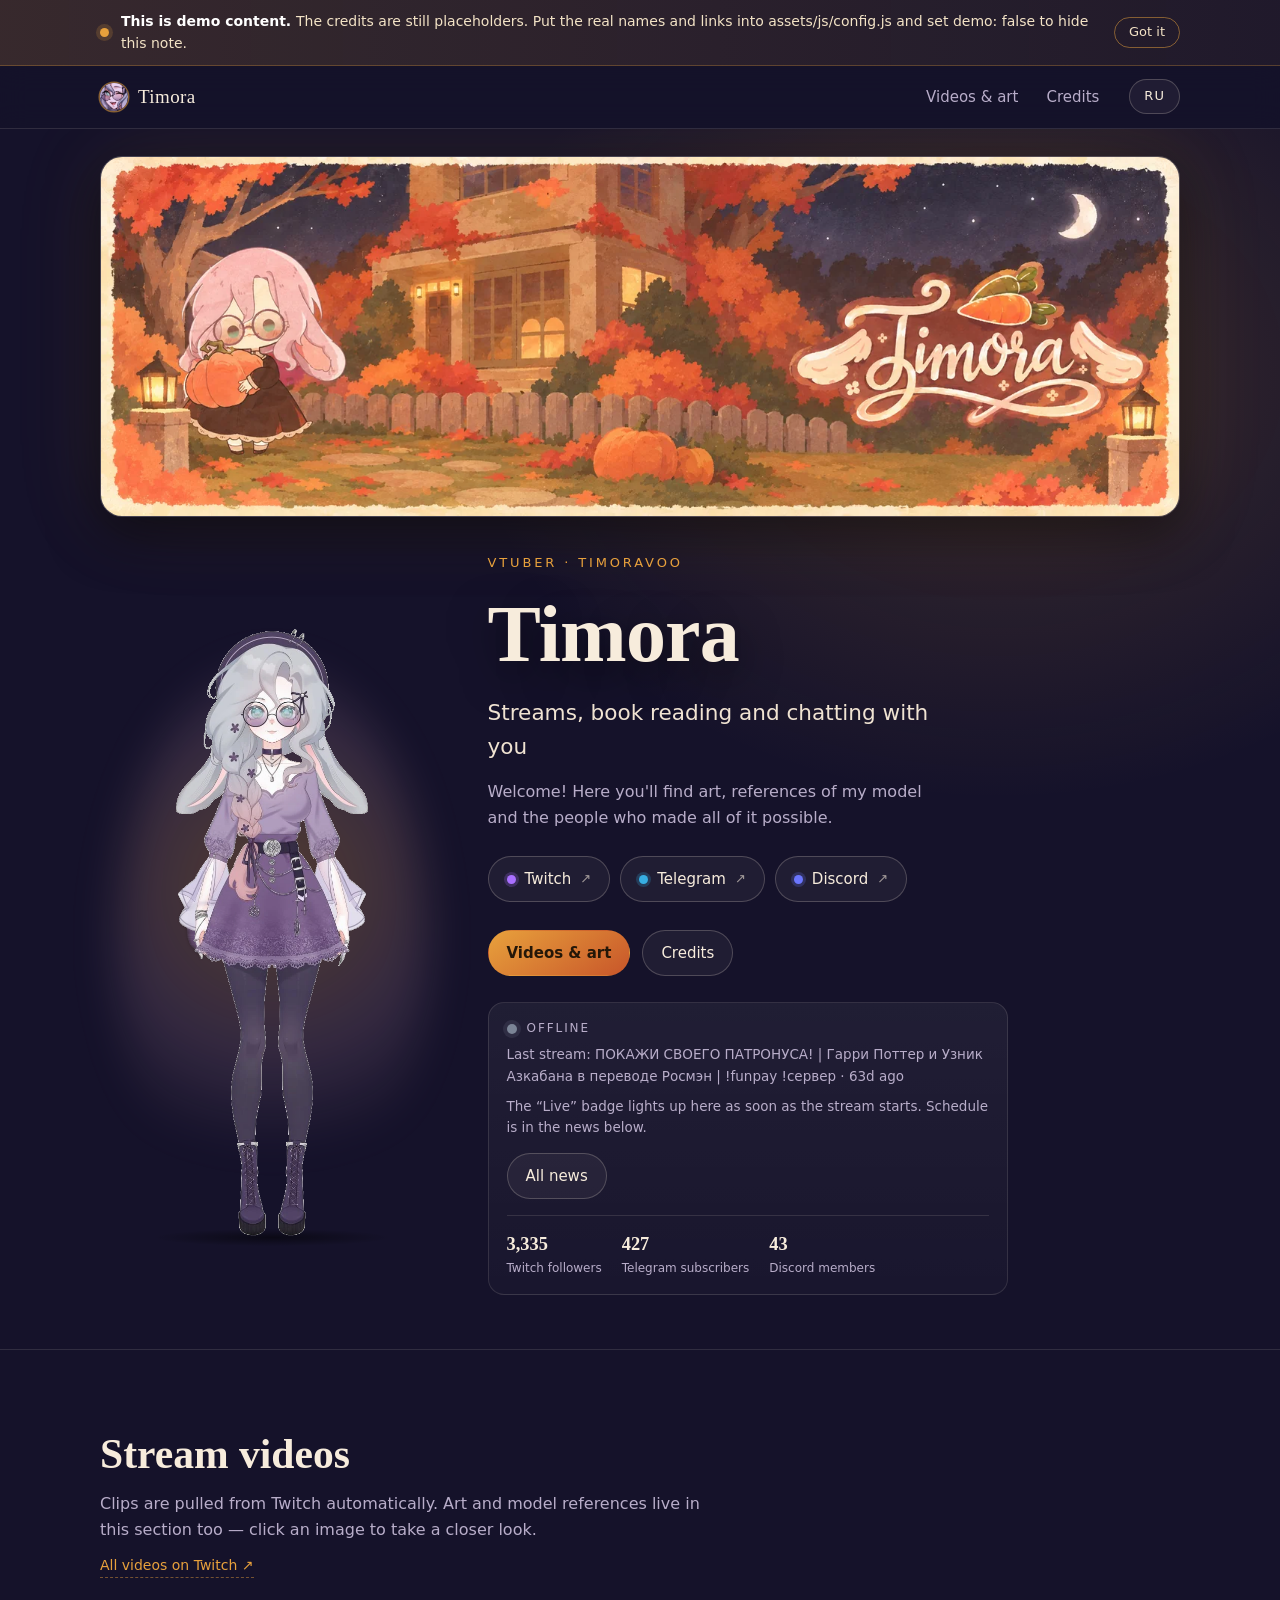
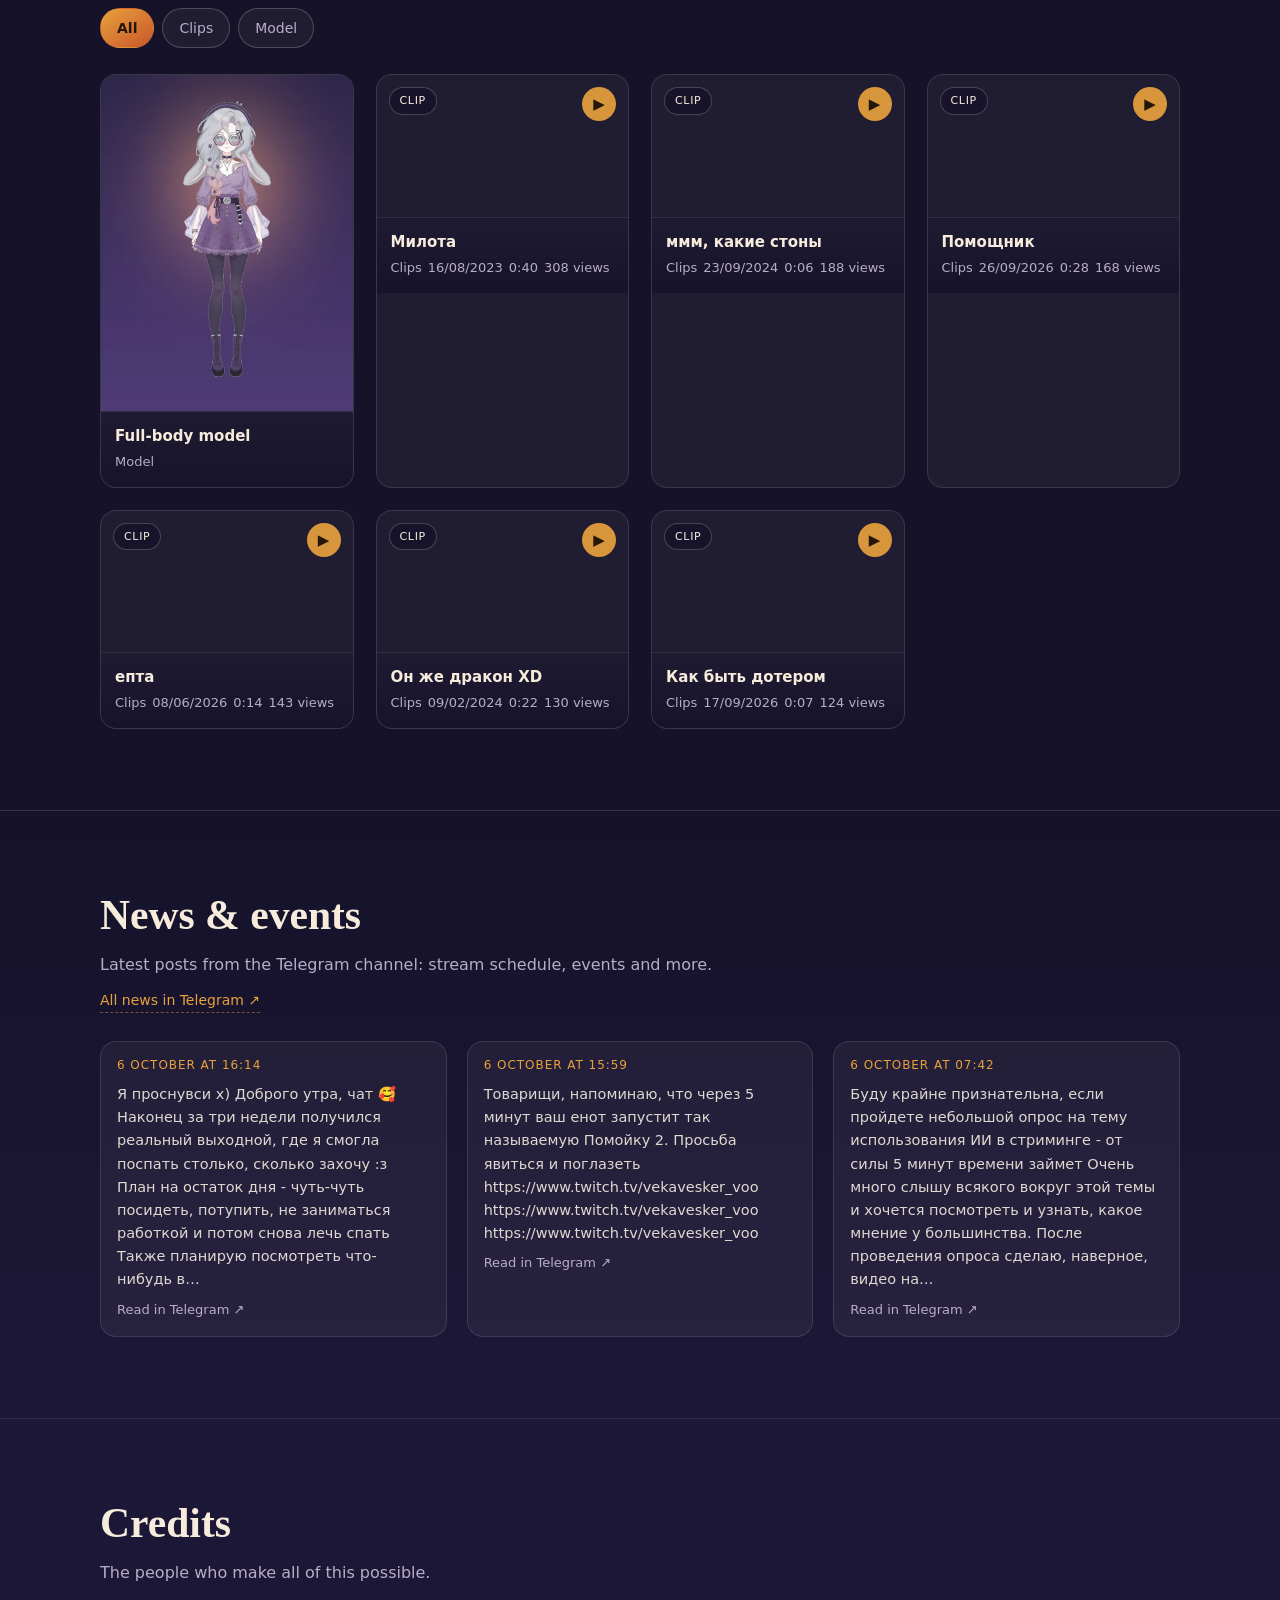
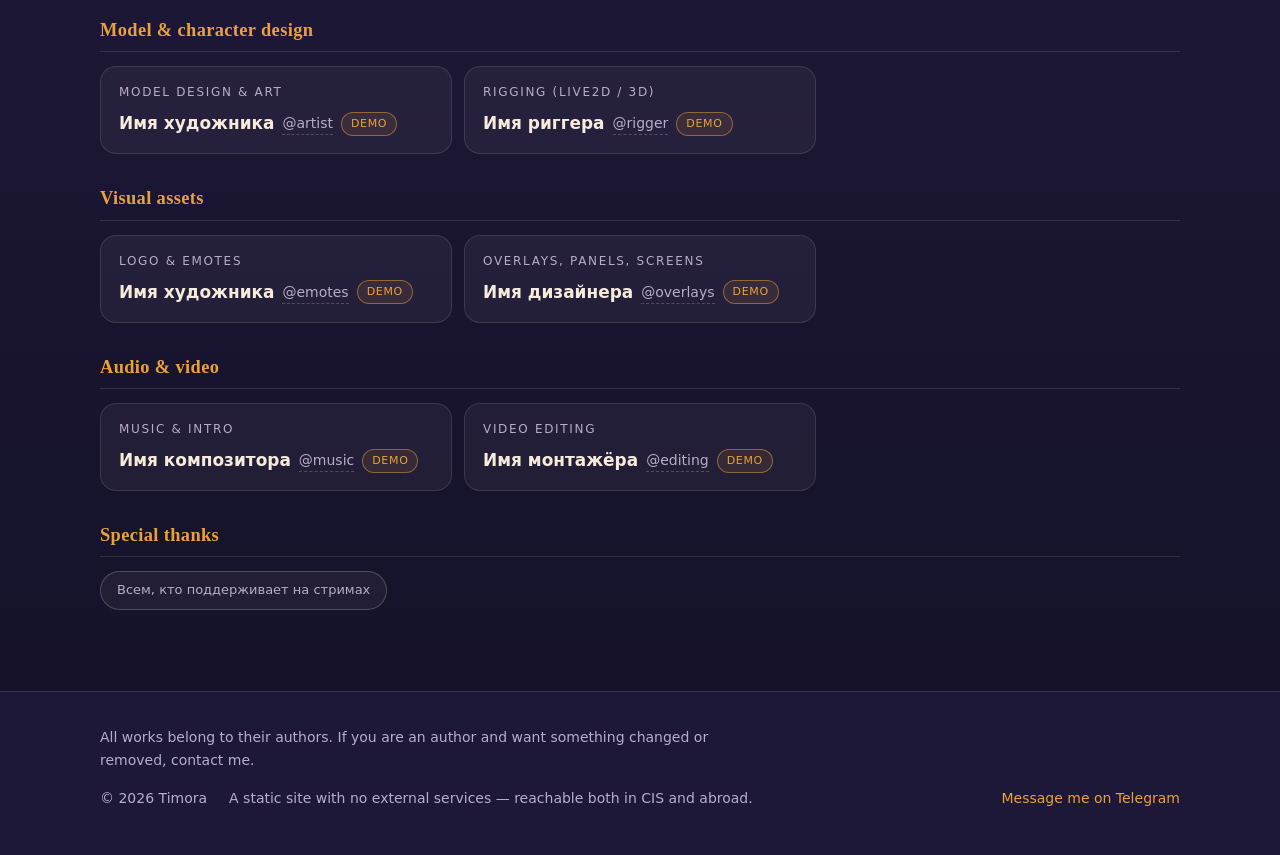
==== commit 5a640a5f: "Обновление сайта Timora" ====
--- a/index.html
+++ b/index.html
@@ -29,7 +29,7 @@
 <header class="nav">
   <div class="wrap nav__inner">
     <a class="nav__brand" href="#top">
-      <span class="nav__logo" aria-hidden="true"></span>
+      <img class="nav__logo" id="navLogo" src="assets/img/avatar-twitch.webp" alt="" width="28" height="28" hidden>
       <span id="navName">Timora</span>
     </a>
     <nav id="navLinks" class="nav__links" aria-label="Разделы сайта"></nav>
--- a/assets/css/style.css
+++ b/assets/css/style.css
@@ -6,17 +6,20 @@
    ============================================================================ */
 
 :root {
-  --bg: #0b0d12;
-  --bg-2: #10131b;
-  --panel: rgba(255, 255, 255, 0.035);
-  --panel-2: rgba(255, 255, 255, 0.06);
-  --line: rgba(255, 255, 255, 0.09);
-  --line-2: rgba(255, 255, 255, 0.16);
-  --text: #ece8e1;
-  --muted: #a5abba;
-  --gold: #e8b96b;
-  --gold-2: #c9924a;
-  --teal: #56b8a8;
+  /* палитра взята с её баннера Twitch: ночной фиолет, крем, осенний янтарь, розовый */
+  --bg: #15122a;
+  --bg-2: #1d1838;
+  --panel: rgba(247, 236, 220, 0.05);
+  --panel-2: rgba(247, 236, 220, 0.09);
+  --line: rgba(247, 236, 220, 0.12);
+  --line-2: rgba(247, 236, 220, 0.22);
+  --text: #f7ecdc;
+  --muted: #b8adc9;
+  --accent: #e8a13c;
+  --accent-2: #c8562a;
+  --rose: #f2b6cf;
+  --sage: #8a9a63;
+  --on-accent: #241708;
   --radius: 16px;
   --radius-lg: 22px;
   --shadow: 0 18px 50px rgba(0, 0, 0, 0.5);
@@ -25,7 +28,7 @@
   --font-display: Georgia, "Times New Roman", "Noto Serif", serif;
   --c-yt: #ff4646; --c-twitch: #a970ff; --c-tg: #37aee2; --c-x: #dfe3ea;
   --c-discord: #6b76ff; --c-vk: #5b8cf7; --c-boosty: #ff7a45; --c-tiktok: #29e0d6;
-  --c-inst: #e4608f; --c-site: #e8b96b;
+  --c-inst: #e4608f; --c-site: #e8a13c;
 }
 
 * { box-sizing: border-box; }
@@ -54,49 +57,44 @@
 
 .skip {
   position: absolute; left: -9999px; top: 0; z-index: 100;
-  background: var(--gold); color: #14161c; padding: 10px 16px; border-radius: 0 0 10px 0;
+  background: var(--accent); color: #14161c; padding: 10px 16px; border-radius: 0 0 10px 0;
 }
 .skip:focus { left: 0; }
 
-:focus-visible { outline: 2px solid var(--gold); outline-offset: 3px; border-radius: 8px; }
+:focus-visible { outline: 2px solid var(--accent); outline-offset: 3px; border-radius: 8px; }
 
 /* ------------------------------ полоса «демо» ----------------------------- */
 .demobar {
-  background: linear-gradient(90deg, rgba(232, 185, 107, 0.16), rgba(232, 185, 107, 0.05));
-  border-bottom: 1px solid rgba(232, 185, 107, 0.28);
+  background: linear-gradient(90deg, rgba(232, 161, 60, 0.16), rgba(232, 161, 60, 0.05));
+  border-bottom: 1px solid rgba(232, 161, 60, 0.28);
   font-size: 14px;
 }
 .demobar__inner { display: flex; align-items: center; gap: 12px; padding: 10px clamp(18px, 4vw, 40px); }
-.demobar__dot { width: 9px; height: 9px; border-radius: 50%; background: var(--gold); box-shadow: 0 0 0 4px rgba(232, 185, 107, 0.18); flex: none; }
+.demobar__dot { width: 9px; height: 9px; border-radius: 50%; background: var(--accent); box-shadow: 0 0 0 4px rgba(232, 161, 60, 0.18); flex: none; }
 .demobar__text { flex: 1; color: #f3e3c6; }
 .demobar__text strong { color: #fff; }
 .demobar__btn {
-  background: transparent; border: 1px solid rgba(232, 185, 107, 0.5); color: #f3e3c6;
+  background: transparent; border: 1px solid rgba(232, 161, 60, 0.5); color: #f3e3c6;
   border-radius: 999px; padding: 4px 14px; font-size: 13px; flex: none;
 }
-.demobar__btn:hover { background: rgba(232, 185, 107, 0.14); }
+.demobar__btn:hover { background: rgba(232, 161, 60, 0.14); }
 
 /* --------------------------------- шапка --------------------------------- */
 .nav {
   position: sticky; top: 0; z-index: 40;
   backdrop-filter: blur(14px);
-  background: rgba(11, 13, 18, 0.72);
+  background: rgba(21, 18, 42, 0.72);
   border-bottom: 1px solid var(--line);
 }
 .nav__inner { display: flex; align-items: center; gap: 18px; height: 62px; }
 .nav__brand { display: flex; align-items: center; gap: 10px; font-family: var(--font-display); font-size: 19px; letter-spacing: 0.02em; }
 .nav__logo {
-  width: 26px; height: 26px; border-radius: 8px; flex: none;
-  background: linear-gradient(145deg, var(--gold), var(--gold-2)) center/62% no-repeat,
-              linear-gradient(145deg, #1b2030, #0e1117);
-  box-shadow: 0 0 0 1px rgba(232, 185, 107, 0.35) inset;
-  -webkit-mask: none;
-  position: relative;
-}
-.nav__logo::after {
-  content: ""; position: absolute; inset: 0; border-radius: inherit;
-  background: radial-gradient(circle at 30% 25%, rgba(255, 255, 255, 0.55), transparent 55%);
-}
+  width: 28px; height: 28px; flex: none;
+  border-radius: 50%; object-fit: cover;
+  background: linear-gradient(145deg, #2b2350, #14112a);
+  box-shadow: 0 0 0 1.5px rgba(232, 161, 60, 0.55);
+}
+.nav__logo[hidden] { display: none; }
 .nav__links { display: flex; gap: 4px; margin-left: auto; }
 .nav__link { padding: 8px 12px; border-radius: 999px; color: var(--muted); font-size: 15px; }
 .nav__link:hover { color: var(--text); background: var(--panel); }
@@ -104,58 +102,93 @@
   border: 1px solid var(--line-2); background: var(--panel); border-radius: 999px;
   padding: 6px 14px; font-size: 13px; letter-spacing: 0.08em; color: var(--text);
 }
-.lang:hover { border-color: var(--gold); color: var(--gold); }
+.lang:hover { border-color: var(--accent); color: var(--accent); }
 
 /* ----------------------------------- герой -------------------------------- */
 .hero { position: relative; isolation: isolate; overflow: hidden; }
 .hero::before {
-  content: ""; position: absolute; inset: -14% -6% -4%; z-index: -2;
+  content: ""; position: absolute; inset: -10% -5% 0; z-index: -2;
   background-image: var(--hero-bg, none);
-  background-size: cover; background-position: 50% 20%;
-  filter: blur(46px) saturate(1.15) brightness(0.5);
-  opacity: 0.75;
+  background-size: cover; background-position: 50% 25%;
+  filter: blur(52px) saturate(1.2) brightness(0.45);
+  opacity: 0.8;
 }
 .hero::after {
   content: ""; position: absolute; inset: 0; z-index: -1;
   background:
-    radial-gradient(60% 50% at 78% 30%, rgba(232, 185, 107, 0.16), transparent 70%),
-    linear-gradient(180deg, rgba(11, 13, 18, 0.35) 0%, rgba(11, 13, 18, 0.75) 62%, var(--bg) 100%);
-}
+    radial-gradient(60% 50% at 78% 20%, rgba(232, 161, 60, 0.18), transparent 70%),
+    linear-gradient(180deg, rgba(21, 18, 42, 0.3) 0%, rgba(21, 18, 42, 0.78) 60%, var(--bg) 100%);
+}
+.hero .wrap { position: relative; z-index: 1; }
+
+/* её баннер канала — главная картинка первого экрана */
+.hero__banner { margin: 0 0 clamp(22px, 3vw, 36px); padding-top: clamp(18px, 3vh, 34px); }
+.hero__banner-img {
+  width: 100%; height: auto; border-radius: var(--radius-lg);
+  border: 1px solid var(--line-2);
+  box-shadow: var(--shadow), 0 0 90px rgba(232, 161, 60, 0.12);
+}
+
 .hero__inner {
-  display: grid; grid-template-columns: minmax(0, 1.05fr) minmax(0, 0.95fr);
-  gap: clamp(26px, 4vw, 60px); align-items: center;
-  padding: clamp(48px, 7vh, 96px) 0 clamp(40px, 6vh, 72px);
-  min-height: min(86vh, 880px);
+  display: grid; grid-template-columns: minmax(0, 344px) minmax(0, 1fr);
+  gap: clamp(22px, 3.4vw, 52px); align-items: center;
+  padding: 0 0 clamp(38px, 6vh, 72px);
+}
+
+/* модель: тело, голова и кисть — поворачивается и машет */
+.model {
+  position: relative; width: 100%; max-width: 324px;
+  aspect-ratio: 1 / 2; margin: 0 auto;
+  animation: modelBob 6.8s ease-in-out infinite;
+}
+.model__layer { position: absolute; inset: 0; width: 100%; height: 100%; }
+.model__layer--head {
+  transform-origin: var(--head-pivot, 50% 26%);
+  animation: headTurn 9s ease-in-out infinite;
+}
+.model__layer--hand {
+  transform-origin: var(--hand-pivot, 29% 50%);
+  animation: handWave 2.8s ease-in-out infinite;
+}
+.model__glow {
+  position: absolute; inset: 10% 2% 4%; z-index: -1; border-radius: 50%;
+  background: radial-gradient(circle at 50% 40%, rgba(232, 161, 60, 0.3), rgba(242, 182, 207, 0.14) 45%, transparent 72%);
+  filter: blur(22px);
+}
+.model__shadow {
+  position: absolute; left: 14%; right: 14%; bottom: 0.4%; height: 2.6%; border-radius: 50%;
+  background: radial-gradient(ellipse at center, rgba(0, 0, 0, 0.5), transparent 72%);
+}
+@keyframes modelBob {
+  0%, 100% { transform: translateY(0); }
+  50% { transform: translateY(-5px); }
+}
+@keyframes headTurn {
+  0%, 7% { transform: rotate(0deg); }
+  18%, 28% { transform: rotate(var(--head-angle, 6deg)); }
+  40% { transform: rotate(0deg); }
+  52%, 62% { transform: rotate(calc(var(--head-angle, 6deg) * -1)); }
+  76%, 100% { transform: rotate(0deg); }
+}
+@keyframes handWave {
+  0%, 100% { transform: rotate(0deg); }
+  12% { transform: translate(-4px, -9px) rotate(var(--hand-angle, 22deg)); }
+  32% { transform: translate(2px, -4px) rotate(calc(var(--hand-angle, 22deg) * -0.7)); }
+  52% { transform: translate(-4px, -9px) rotate(var(--hand-angle, 22deg)); }
+  72% { transform: translate(2px, -4px) rotate(calc(var(--hand-angle, 22deg) * -0.7)); }
+  88% { transform: rotate(0deg); }
 }
 .hero__role {
   font-size: 13px; letter-spacing: 0.22em; text-transform: uppercase;
-  color: var(--gold); margin-bottom: 14px;
+  color: var(--accent); margin-bottom: 14px;
 }
 .hero__name {
-  font-size: clamp(2.9rem, 7vw, 5.2rem); letter-spacing: -0.01em;
+  font-size: clamp(2.9rem, 7vw, 5rem); letter-spacing: -0.01em;
   text-shadow: 0 12px 40px rgba(0, 0, 0, 0.55);
 }
-.hero__tagline { margin-top: 16px; font-size: clamp(1.05rem, 2.2vw, 1.35rem); color: #ddd7cc; max-width: 34ch; }
+.hero__tagline { margin-top: 16px; font-size: clamp(1.05rem, 2.2vw, 1.35rem); color: #f0e3d2; max-width: 34ch; }
 .hero__about { margin-top: 14px; color: var(--muted); max-width: 46ch; }
 .hero__cta { display: flex; flex-wrap: wrap; gap: 12px; margin-top: 28px; }
-
-.hero__art { position: relative; margin: 0; display: flex; justify-content: center; }
-.hero__img {
-  width: auto; max-width: 100%; max-height: clamp(300px, 62vh, 660px);
-  border-radius: var(--radius-lg);
-  box-shadow: var(--shadow);
-  -webkit-mask-image: linear-gradient(180deg, #000 72%, transparent 100%);
-  mask-image: linear-gradient(180deg, #000 72%, transparent 100%);
-  animation: floaty 9s ease-in-out infinite;
-}
-.hero__avatar {
-  position: absolute; left: clamp(6px, 4%, 40px); bottom: 8%;
-  width: clamp(64px, 9vw, 96px); height: auto; border-radius: 50%;
-  border: 3px solid rgba(232, 185, 107, 0.85);
-  box-shadow: 0 14px 34px rgba(0, 0, 0, 0.55);
-  background: var(--bg-2);
-}
-@keyframes floaty { 0%, 100% { transform: translateY(0); } 50% { transform: translateY(-12px); } }
 
 /* --------------------------------- ссылки --------------------------------- */
 .links { display: flex; flex-wrap: wrap; gap: 10px; margin-top: 26px; }
@@ -167,14 +200,14 @@
 }
 .btn:hover { transform: translateY(-2px); }
 .btn--primary {
-  background: linear-gradient(145deg, var(--gold), var(--gold-2)); color: #171a21;
+  background: linear-gradient(145deg, var(--accent), var(--accent-2)); color: #241708;
   border-color: transparent; font-weight: 600;
 }
 .btn--ghost { color: var(--text); }
-.btn--ghost:hover { border-color: var(--gold); color: var(--gold); }
+.btn--ghost:hover { border-color: var(--accent); color: var(--accent); }
 .btn__arrow { opacity: 0.6; font-size: 13px; }
-.links__dot { width: 9px; height: 9px; border-radius: 50%; flex: none; background: var(--accent, var(--gold)); box-shadow: 0 0 0 3px color-mix(in srgb, var(--accent, var(--gold)) 22%, transparent); }
-.btn--link:hover { border-color: var(--accent, var(--gold)); }
+.links__dot { width: 9px; height: 9px; border-radius: 50%; flex: none; background: var(--accent, var(--accent)); box-shadow: 0 0 0 3px color-mix(in srgb, var(--accent, var(--accent)) 22%, transparent); }
+.btn--link:hover { border-color: var(--accent, var(--accent)); }
 .btn.is-placeholder { border-style: dashed; color: var(--muted); cursor: default; }
 .btn.is-placeholder:hover { transform: none; border-color: var(--line-2); }
 .accent--yt { --accent: var(--c-yt); } .accent--twitch { --accent: var(--c-twitch); }
@@ -188,7 +221,7 @@
   font-size: 11px; letter-spacing: 0.06em; text-transform: uppercase;
   border: 1px solid var(--line-2); color: var(--muted); background: var(--panel);
 }
-.chip--demo { border-color: rgba(232, 185, 107, 0.5); color: var(--gold); background: rgba(232, 185, 107, 0.1); }
+.chip--demo { border-color: rgba(232, 161, 60, 0.5); color: var(--accent); background: rgba(232, 161, 60, 0.1); }
 
 /* -------------------------------- секции ---------------------------------- */
 .section { padding: clamp(58px, 9vh, 104px) 0; border-top: 1px solid var(--line); }
@@ -203,7 +236,7 @@
   transition: color 0.16s ease, border-color 0.16s ease, background 0.16s ease;
 }
 .filter:hover { color: var(--text); }
-.filter.is-active { color: #171a21; background: linear-gradient(145deg, var(--gold), var(--gold-2)); border-color: transparent; font-weight: 600; }
+.filter.is-active { color: #241708; background: linear-gradient(145deg, var(--accent), var(--accent-2)); border-color: transparent; font-weight: 600; }
 
 .grid {
   display: grid; gap: clamp(14px, 1.8vw, 22px);
@@ -217,15 +250,16 @@
   animation: cardIn 0.5s ease both; animation-delay: calc(var(--i, 0) * 45ms);
 }
 @keyframes cardIn { from { opacity: 0; transform: translateY(14px); } to { opacity: 1; transform: none; } }
-.card:hover { transform: translateY(-4px); border-color: rgba(232, 185, 107, 0.45); box-shadow: 0 18px 40px rgba(0, 0, 0, 0.45); }
+.card:hover { transform: translateY(-4px); border-color: rgba(232, 161, 60, 0.45); box-shadow: 0 18px 40px rgba(0, 0, 0, 0.45); }
 .card__img {
   width: 100%; height: auto; aspect-ratio: 3 / 4; object-fit: cover;
   transition: transform 0.5s ease, filter 0.3s ease;
 }
 .card:hover .card__img { transform: scale(1.045); filter: brightness(0.82); }
+.card--wide .card__img { aspect-ratio: 16 / 9; }
 .card__meta {
   display: block; padding: 12px 14px 14px;
-  background: linear-gradient(180deg, rgba(11, 13, 18, 0.2), rgba(11, 13, 18, 0.85));
+  background: linear-gradient(180deg, rgba(21, 18, 42, 0.2), rgba(21, 18, 42, 0.85));
   border-top: 1px solid var(--line);
 }
 .card__title { display: block; font-size: 15px; font-weight: 600; }
@@ -235,15 +269,15 @@
   position: absolute; top: 12px; right: 12px;
   width: 34px; height: 34px; border-radius: 50%;
   display: grid; place-items: center; font-size: 15px;
-  background: rgba(11, 13, 18, 0.7); border: 1px solid var(--line-2);
+  background: rgba(21, 18, 42, 0.7); border: 1px solid var(--line-2);
   opacity: 0; transform: scale(0.85); transition: opacity 0.2s ease, transform 0.2s ease;
 }
-.card__play { opacity: 1; transform: none; background: rgba(232, 185, 107, 0.92); color: #171a21; border-color: transparent; }
+.card__play { opacity: 1; transform: none; background: rgba(232, 161, 60, 0.92); color: #241708; border-color: transparent; }
 .card:hover .card__zoom, .card:focus-visible .card__zoom { opacity: 1; transform: none; }
 .card__badge {
-  position: absolute; left: 12px; bottom: 64px;
+  position: absolute; left: 12px; top: 12px;
   font-size: 11px; letter-spacing: 0.06em; text-transform: uppercase;
-  padding: 4px 10px; border-radius: 999px; background: rgba(11, 13, 18, 0.78); border: 1px solid var(--line-2);
+  padding: 4px 10px; border-radius: 999px; background: rgba(21, 18, 42, 0.8); border: 1px solid var(--line-2);
 }
 .grid__empty { color: var(--muted); }
 
@@ -252,7 +286,7 @@
 .group__title {
   font-size: 1.15rem; letter-spacing: 0.02em;
   padding-bottom: 10px; margin-bottom: 14px; border-bottom: 1px solid var(--line);
-  color: var(--gold);
+  color: var(--accent);
 }
 .credit-list { display: grid; gap: 12px; grid-template-columns: repeat(auto-fill, minmax(268px, 1fr)); }
 .credit {
@@ -260,17 +294,17 @@
   background: var(--panel); padding: 16px 18px;
   transition: border-color 0.2s ease, transform 0.2s ease;
 }
-.credit:hover { border-color: rgba(232, 185, 107, 0.4); transform: translateY(-2px); }
+.credit:hover { border-color: rgba(232, 161, 60, 0.4); transform: translateY(-2px); }
 .credit__role { font-size: 12px; letter-spacing: 0.14em; text-transform: uppercase; color: var(--muted); }
 .credit__who { display: flex; flex-wrap: wrap; align-items: center; gap: 8px; margin-top: 8px; }
 .credit__name { font-size: 1.06rem; font-weight: 600; }
-.credit__link { color: var(--gold); border-bottom: 1px dashed rgba(232, 185, 107, 0.45); font-size: 14px; }
+.credit__link { color: var(--accent); border-bottom: 1px dashed rgba(232, 161, 60, 0.45); font-size: 14px; }
 .credit__link:hover { border-bottom-style: solid; }
 .credit__link.is-placeholder { color: var(--muted); border-bottom-color: var(--line-2); cursor: default; }
 .credit__note { margin-top: 10px; font-size: 13.5px; color: var(--muted); }
 .group--thanks .chips { display: flex; flex-wrap: wrap; gap: 10px; }
 .group--thanks .chip { font-size: 13px; text-transform: none; letter-spacing: 0; padding: 8px 16px; }
-a.chip:hover { border-color: var(--gold); color: var(--gold); }
+a.chip:hover { border-color: var(--accent); color: var(--accent); }
 
 /* --------------------------------- подвал --------------------------------- */
 .footer { border-top: 1px solid var(--line); background: var(--bg-2); padding: 34px 0 46px; }
@@ -278,7 +312,7 @@
 .footer__note { color: var(--muted); font-size: 14px; max-width: 70ch; }
 .footer__row { display: flex; flex-wrap: wrap; gap: 10px 22px; align-items: center; font-size: 14px; color: var(--muted); }
 .footer__links { display: flex; gap: 16px; margin-left: auto; }
-.footer__link { color: var(--gold); }
+.footer__link { color: var(--accent); }
 .footer__link.is-placeholder { color: var(--muted); }
 
 /* -------------------------------- лайтбокс -------------------------------- */
@@ -313,7 +347,7 @@
 .lb__nav { top: 50%; transform: translateY(-50%); font-size: 26px; }
 .lb__nav--prev { left: 16px; }
 .lb__nav--next { right: 16px; }
-.lb__close:hover, .lb__nav:hover { background: rgba(232, 185, 107, 0.9); color: #171a21; border-color: transparent; }
+.lb__close:hover, .lb__nav:hover { background: rgba(232, 161, 60, 0.9); color: #241708; border-color: transparent; }
 .lb__nav:hover { transform: translateY(-50%) scale(1.06); }
 .lb__bar {
   position: absolute; left: 0; right: 0; bottom: 0; z-index: 2;
@@ -323,7 +357,7 @@
 }
 .lb__title { font-family: var(--font-display); font-size: 1.15rem; }
 .lb__sub { margin-top: 4px; font-size: 14px; color: var(--muted); }
-.lb__sub a { color: var(--gold); border-bottom: 1px dashed rgba(232, 185, 107, 0.5); }
+.lb__sub a { color: var(--accent); border-bottom: 1px dashed rgba(232, 161, 60, 0.5); }
 .lb__sub .is-placeholder { color: var(--muted); }
 .lb__note { margin-top: 6px; font-size: 13px; color: var(--muted); }
 .lb__kind { opacity: 0.8; }
@@ -333,7 +367,7 @@
   border-radius: 10px; min-width: 42px; height: 38px; padding: 0 12px;
   display: inline-flex; align-items: center; justify-content: center; font-size: 15px;
 }
-.lb__tools button:hover, .lb__orig:hover { border-color: var(--gold); color: var(--gold); }
+.lb__tools button:hover, .lb__orig:hover { border-color: var(--accent); color: var(--accent); }
 .lb__orig { font-size: 13px; }
 .lb__count { font-size: 13px; color: var(--muted); margin-right: 4px; }
 .lb__nav[hidden] { display: none; }
@@ -344,9 +378,9 @@
 .livepill {
   display: inline-flex; align-items: center; gap: 8px;
   padding: 5px 13px 5px 11px; border-radius: 999px;
-  background: linear-gradient(145deg, #ff4d5e, #c81f3a);
+  background: linear-gradient(145deg, #ff6d92, #c02a58);
   color: #fff; font-size: 12px; font-weight: 700; letter-spacing: 0.06em;
-  box-shadow: 0 6px 18px rgba(255, 60, 90, 0.32);
+  box-shadow: 0 6px 18px rgba(255, 79, 122, 0.32);
   animation: livePulse 2.2s ease-in-out infinite;
 }
 .livepill:hover { filter: brightness(1.08); }
@@ -360,8 +394,8 @@
   50% { opacity: 0.3; transform: scale(0.7); }
 }
 @keyframes livePulse {
-  0%, 100% { box-shadow: 0 6px 18px rgba(255, 60, 90, 0.3); }
-  50% { box-shadow: 0 6px 26px rgba(255, 60, 90, 0.62); }
+  0%, 100% { box-shadow: 0 6px 18px rgba(255, 79, 122, 0.3); }
+  50% { box-shadow: 0 6px 26px rgba(255, 79, 122, 0.62); }
 }
 
 .status {
@@ -369,18 +403,18 @@
   border: 1px solid var(--line); border-radius: var(--radius);
   background: linear-gradient(180deg, rgba(255, 255, 255, 0.05), rgba(255, 255, 255, 0.02));
 }
-.status.is-live { border-color: rgba(255, 77, 94, 0.55); box-shadow: 0 12px 40px rgba(255, 60, 90, 0.16); }
+.status.is-live { border-color: rgba(255, 79, 122, 0.55); box-shadow: 0 12px 40px rgba(255, 79, 122, 0.16); }
 .status__head { display: flex; align-items: center; gap: 10px; flex-wrap: wrap; }
 .status__dot {
   width: 10px; height: 10px; border-radius: 50%; flex: none;
   background: #7b8496; box-shadow: 0 0 0 4px rgba(123, 132, 150, 0.16);
 }
 .status.is-live .status__dot {
-  background: #ff4d5e; box-shadow: 0 0 0 4px rgba(255, 77, 94, 0.2);
+  background: #ff4d5e; box-shadow: 0 0 0 4px rgba(255, 79, 122, 0.2);
   animation: liveDot 1.4s ease-in-out infinite;
 }
 .status__label { font-size: 12px; letter-spacing: 0.16em; text-transform: uppercase; color: var(--muted); }
-.status.is-live .status__label { color: #ff8b98; font-weight: 700; }
+.status.is-live .status__label { color: #ff9ab5; font-weight: 700; }
 .status__timer {
   margin-left: auto; font-size: 13px; padding: 2px 10px; border-radius: 999px;
   background: rgba(255, 255, 255, 0.06); border: 1px solid var(--line);
@@ -398,7 +432,7 @@
 .stats__label { font-size: 12px; color: var(--muted); }
 
 .section--news { background: linear-gradient(180deg, var(--bg), var(--bg-2)); }
-.section__link { display: inline-block; margin-top: 12px; color: var(--gold); font-size: 14px; border-bottom: 1px dashed rgba(232, 185, 107, 0.45); }
+.section__link { display: inline-block; margin-top: 12px; color: var(--accent); font-size: 14px; border-bottom: 1px dashed rgba(232, 161, 60, 0.45); }
 .section__link:hover { border-bottom-style: solid; }
 .news-grid {
   display: grid; gap: clamp(14px, 1.8vw, 20px);
@@ -409,21 +443,20 @@
   border: 1px solid var(--line); border-radius: var(--radius); background: var(--panel);
   transition: transform 0.2s ease, border-color 0.2s ease;
 }
-.news:hover { transform: translateY(-3px); border-color: rgba(232, 185, 107, 0.45); }
+.news:hover { transform: translateY(-3px); border-color: rgba(232, 161, 60, 0.45); }
 .news__img { width: 100%; height: 190px; object-fit: cover; }
 .news__body { display: flex; flex-direction: column; gap: 8px; padding: 14px 16px 16px; }
-.news__date { font-size: 12px; letter-spacing: 0.08em; text-transform: uppercase; color: var(--gold); }
+.news__date { font-size: 12px; letter-spacing: 0.08em; text-transform: uppercase; color: var(--accent); }
 .news__text { font-size: 14.5px; color: #ded9d0; }
 .news__more { margin-top: auto; font-size: 13px; color: var(--muted); }
-.news:hover .news__more { color: var(--gold); }
-html.is-live .nav { border-bottom-color: rgba(255, 77, 94, 0.35); }
+.news:hover .news__more { color: var(--accent); }
+html.is-live .nav { border-bottom-color: rgba(255, 79, 122, 0.35); }
 
 /* ------------------------------- адаптивность ----------------------------- */
 @media (max-width: 900px) {
-  .hero__inner { grid-template-columns: 1fr; min-height: 0; padding-top: 34px; text-align: left; }
-  .hero__art { order: -1; }
-  .hero__img { max-height: clamp(300px, 48vh, 520px); }
-  .hero__avatar { left: 2%; bottom: 4%; }
+  .hero__inner { grid-template-columns: 1fr; gap: 18px; }
+  .model { max-width: 210px; }
+  .hero__banner-img { border-radius: 16px; }
   .nav__links { display: none; }
   .nav__live { margin-left: auto; }
   .lang { margin-left: 8px; }
@@ -439,8 +472,8 @@
 }
 @media (prefers-reduced-motion: reduce) {
   html { scroll-behavior: auto; }
-  .hero__img { animation: none; }
   .card { animation: none; }
+  .model, .model__layer--head, .model__layer--hand { animation: none; }
   .livepill, .livepill__dot, .status.is-live .status__dot { animation: none; }
   .card__img, .lb__img { transition: none !important; }
   .btn:hover, .credit:hover, .card:hover, .news:hover { transform: none; }
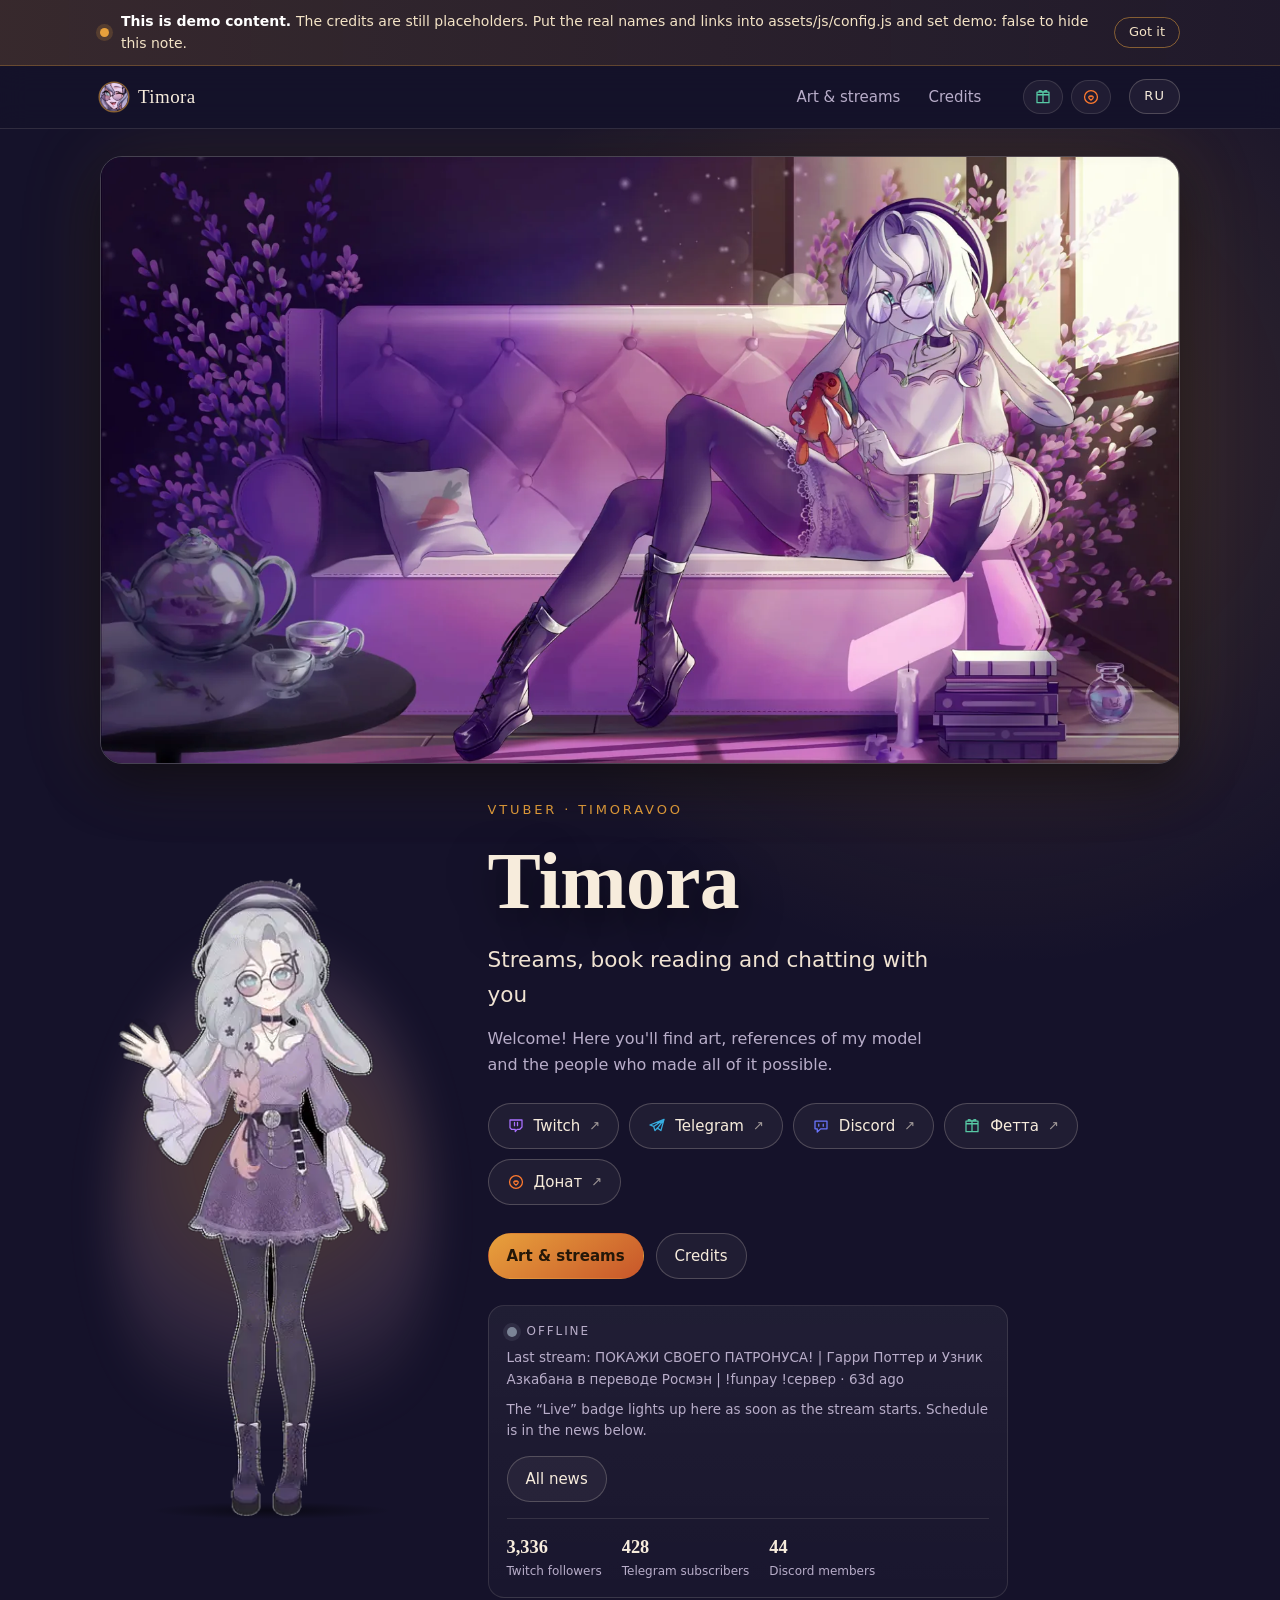
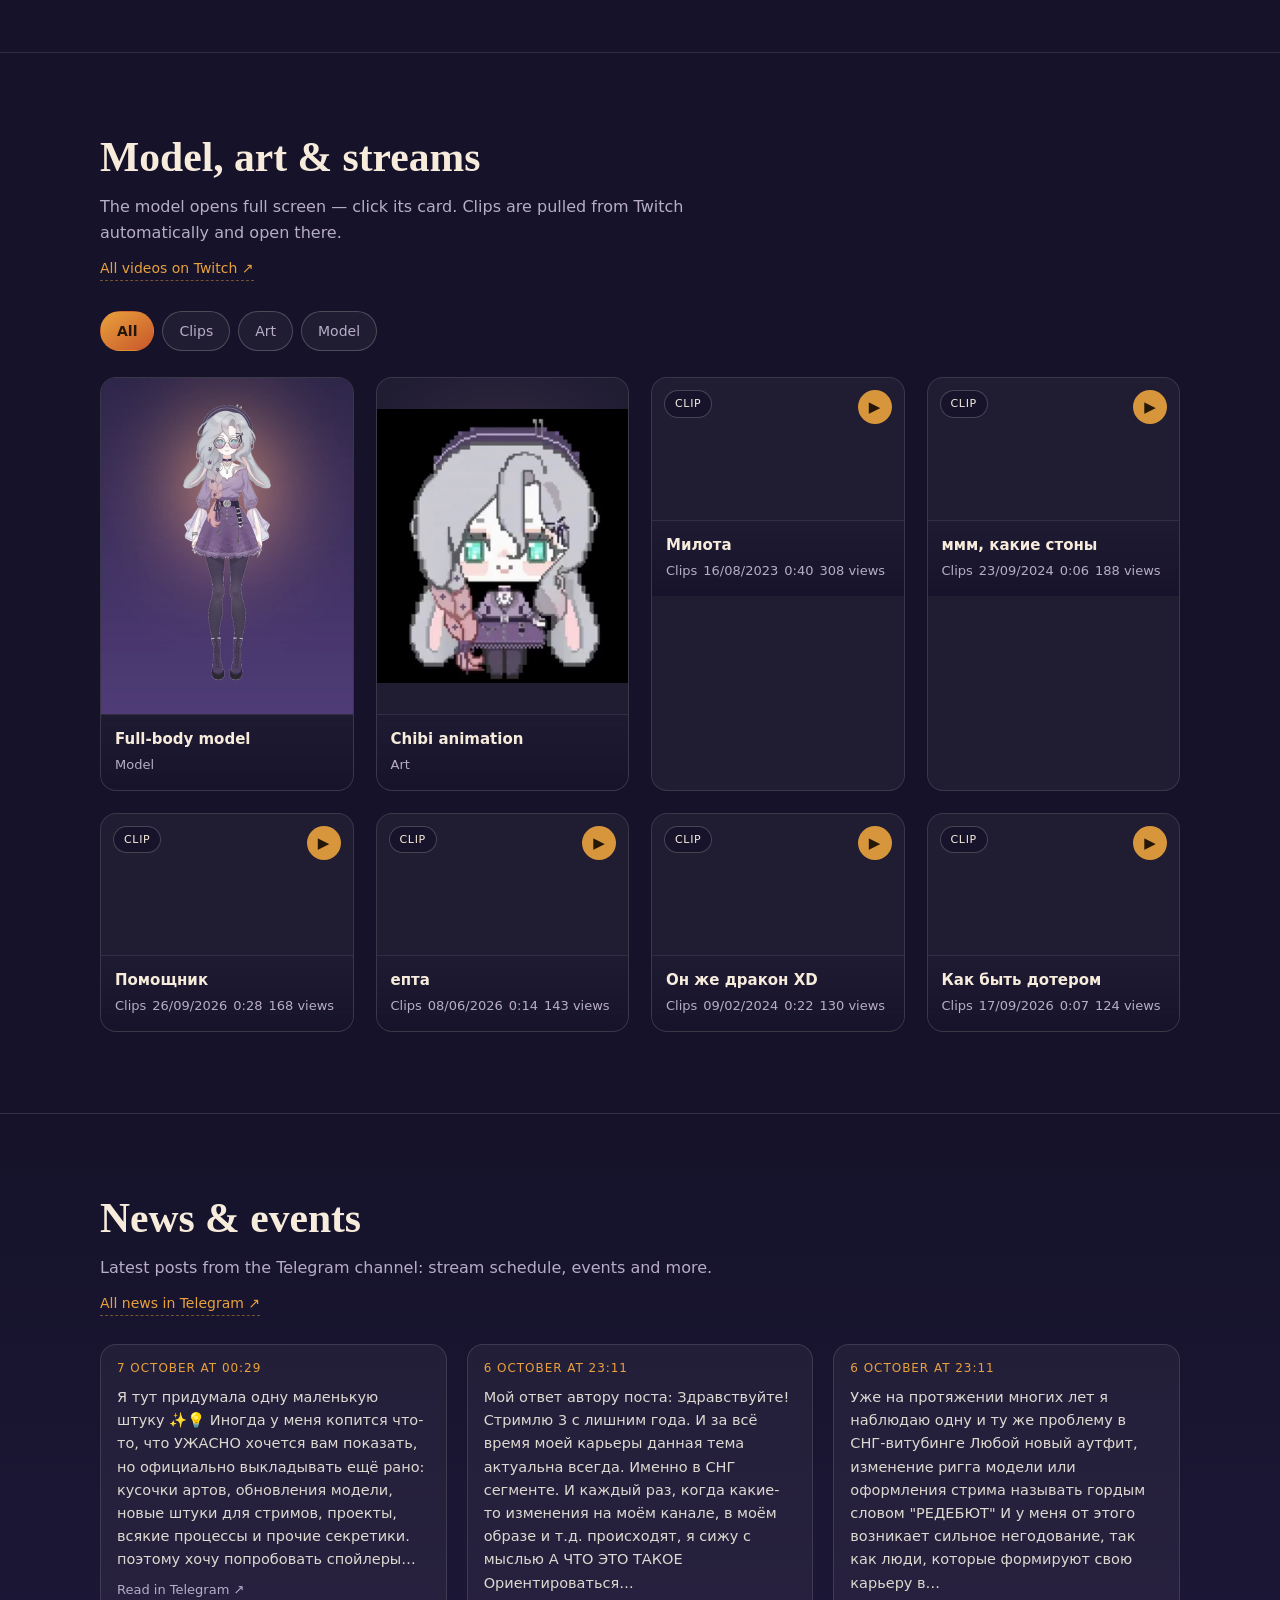
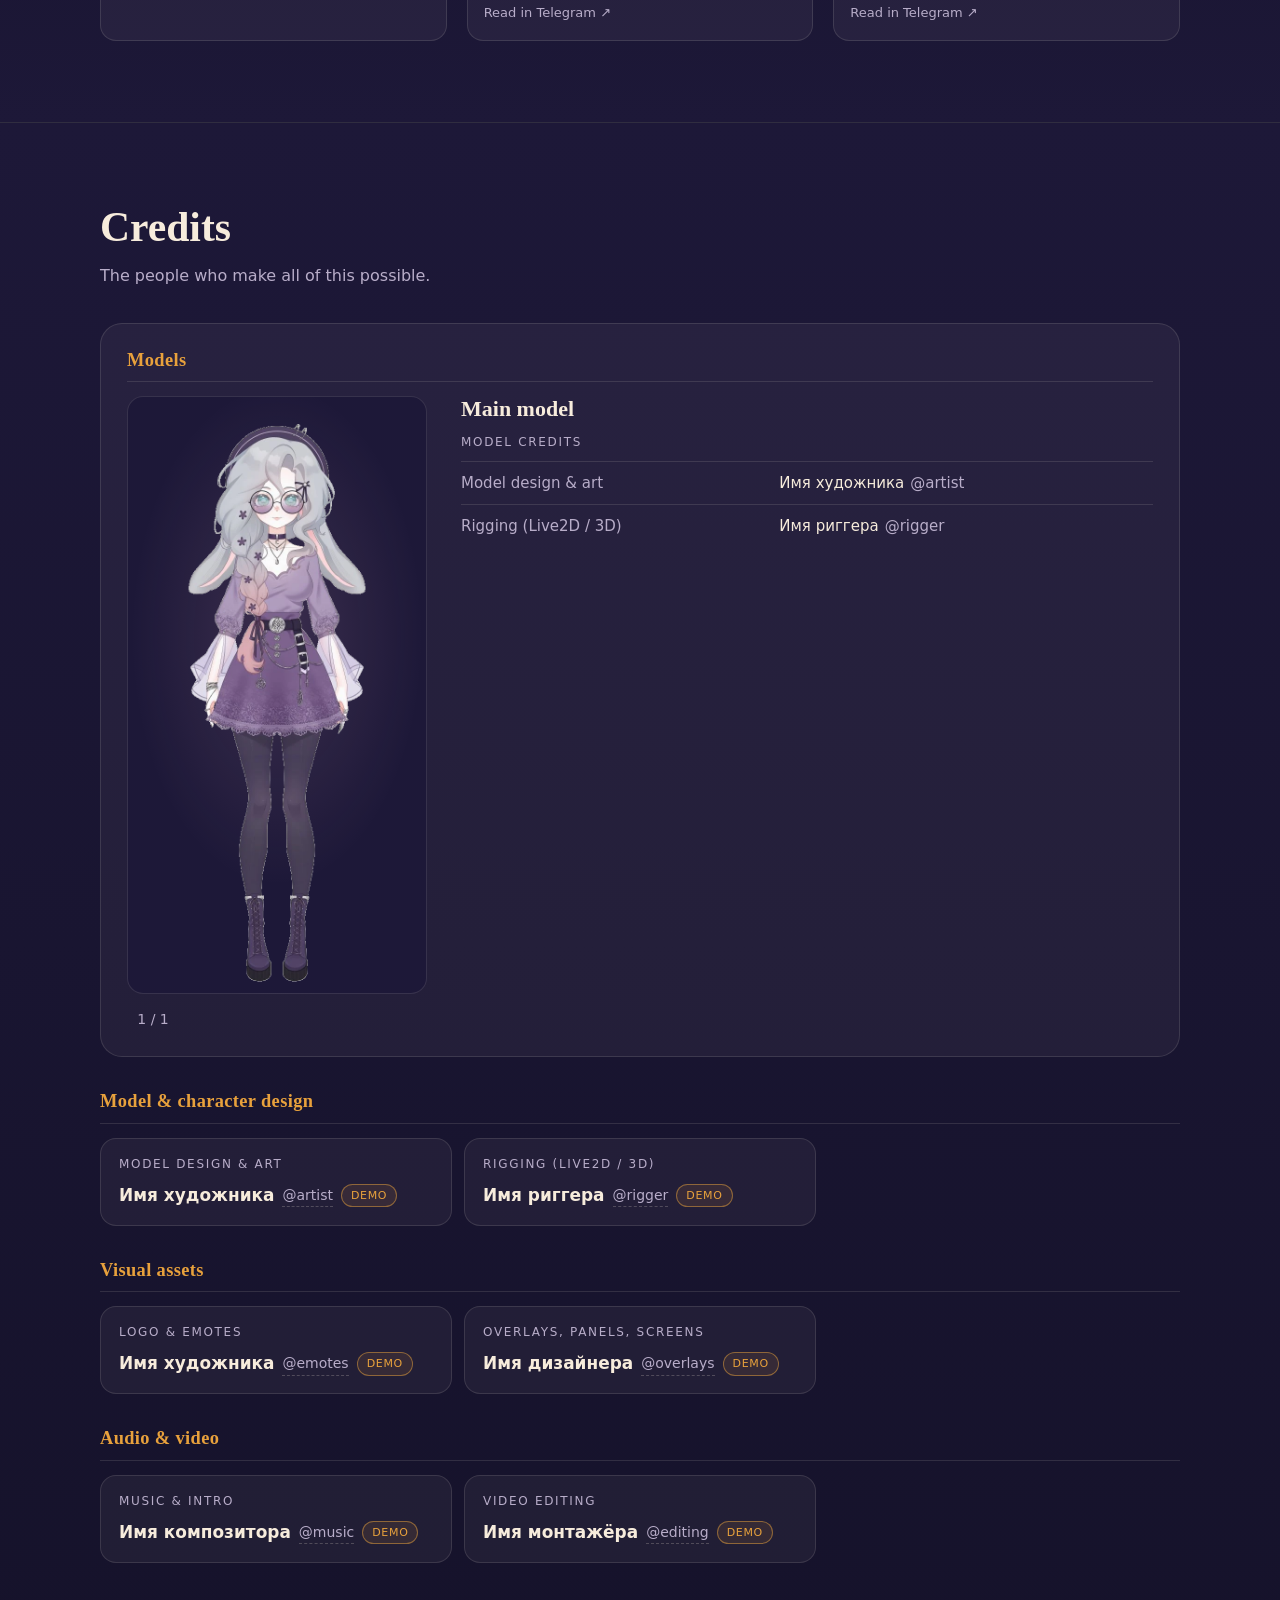
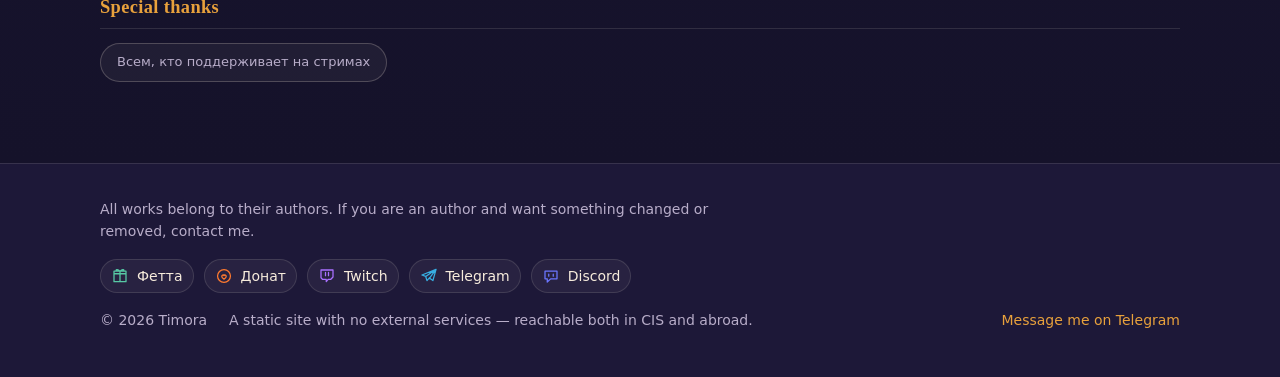
==== commit 0687bf64: "Обновление сайта Timora" ====
--- a/index.html
+++ b/index.html
@@ -33,6 +33,7 @@
       <span id="navName">Timora</span>
     </a>
     <nav id="navLinks" class="nav__links" aria-label="Разделы сайта"></nav>
+    <div id="navPinned" class="nav__pinned"></div>
     <div id="navLive" class="nav__live" hidden></div>
     <button id="langBtn" class="lang" type="button" aria-label="English version"><span id="langLabel">EN</span></button>
   </div>
--- a/assets/css/style.css
+++ b/assets/css/style.css
@@ -29,6 +29,7 @@
   --c-yt: #ff4646; --c-twitch: #a970ff; --c-tg: #37aee2; --c-x: #dfe3ea;
   --c-discord: #6b76ff; --c-vk: #5b8cf7; --c-boosty: #ff7a45; --c-tiktok: #29e0d6;
   --c-inst: #e4608f; --c-site: #e8a13c;
+  --c-fetta: #57c9a5; --c-donate: #ff7a2f;
 }
 
 * { box-sizing: border-box; }
@@ -98,6 +99,18 @@
 .nav__links { display: flex; gap: 4px; margin-left: auto; }
 .nav__link { padding: 8px 12px; border-radius: 999px; color: var(--muted); font-size: 15px; }
 .nav__link:hover { color: var(--text); background: var(--panel); }
+/* закреплённые ссылки (донат, фетта) — иконки в шапке */
+.nav__pinned { display: flex; align-items: center; gap: 8px; margin-left: auto; }
+.nav__links + .nav__pinned { margin-left: 12px; }
+.iconlink {
+  display: inline-flex; align-items: center; gap: 8px;
+  padding: 7px 10px; border-radius: 999px;
+  border: 1px solid var(--line); background: var(--panel);
+  color: var(--text); font-size: 14px; line-height: 1;
+  transition: border-color 0.2s ease, background 0.2s ease, transform 0.2s ease;
+}
+.iconlink:hover { border-color: var(--accent, var(--accent)); background: var(--panel-2); transform: translateY(-1px); }
+.iconlink .icon { stroke: var(--accent, currentColor); }
 .lang {
   border: 1px solid var(--line-2); background: var(--panel); border-radius: 999px;
   padding: 6px 14px; font-size: 13px; letter-spacing: 0.08em; color: var(--text);
@@ -121,13 +134,29 @@
 }
 .hero .wrap { position: relative; z-index: 1; }
 
-/* её баннер канала — главная картинка первого экрана */
-.hero__banner { margin: 0 0 clamp(22px, 3vw, 36px); padding-top: clamp(18px, 3vh, 34px); }
+/* её заставка — главная картинка первого экрана, поверх неё играет видео */
+.hero__banner { position: relative; margin: clamp(18px, 3vh, 34px) 0 clamp(22px, 3vw, 36px); }
 .hero__banner-img {
-  width: 100%; height: auto; border-radius: var(--radius-lg);
+  display: block; width: 100%; height: auto; border-radius: var(--radius-lg);
   border: 1px solid var(--line-2);
   box-shadow: var(--shadow), 0 0 90px rgba(232, 161, 60, 0.12);
 }
+.hero__banner-video {
+  position: absolute; inset: 0; width: 100%; height: 100%;
+  object-fit: cover; border-radius: var(--radius-lg);
+  opacity: 0; transition: opacity 0.8s ease;
+}
+.hero__banner.is-ready .hero__banner-video { opacity: 1; }
+/* кнопка звука у баннера (появляется, если у видео есть звук) */
+.hero__sound {
+  position: absolute; right: 14px; bottom: 14px; z-index: 3;
+  width: 38px; height: 38px; border-radius: 50%; cursor: pointer;
+  display: grid; place-items: center;
+  border: 1px solid var(--line-2); background: rgba(21, 18, 42, 0.66);
+  backdrop-filter: blur(6px);
+}
+.hero__sound:hover { border-color: var(--accent); }
+.hero__sound .icon { stroke: var(--text); width: 20px; height: 20px; }
 
 .hero__inner {
   display: grid; grid-template-columns: minmax(0, 344px) minmax(0, 1fr);
@@ -139,16 +168,26 @@
 .model {
   position: relative; width: 100%; max-width: 324px;
   aspect-ratio: 1 / 2; margin: 0 auto;
-  animation: modelBob 6.8s ease-in-out infinite;
+  animation: modelBob 7.5s ease-in-out infinite;
 }
 .model__layer { position: absolute; inset: 0; width: 100%; height: 100%; }
+
+/* вариант с готовой анимацией: кадры уже с прозрачным фоном */
+.model--anim { aspect-ratio: auto; animation: none; max-width: 330px; }
+.model__poster { position: relative; display: block; width: 100%; height: auto; }
+.model__anim {
+  position: absolute; inset: 0; width: 100%; height: 100%;
+  opacity: 0; transition: opacity 0.6s ease;
+}
+.model--anim.is-ready .model__anim { opacity: 1; }
+.model--anim.is-ready .model__poster { opacity: 0; }
 .model__layer--head {
-  transform-origin: var(--head-pivot, 50% 26%);
-  animation: headTurn 9s ease-in-out infinite;
+  transform-origin: var(--head-pivot, 50% 27%);
+  animation: headTurn 9.5s ease-in-out infinite;
 }
 .model__layer--hand {
-  transform-origin: var(--hand-pivot, 29% 50%);
-  animation: handWave 2.8s ease-in-out infinite;
+  transform-origin: var(--hand-pivot, 31% 38%);
+  animation: handWave 4.4s ease-in-out infinite;
 }
 .model__glow {
   position: absolute; inset: 10% 2% 4%; z-index: -1; border-radius: 50%;
@@ -161,22 +200,23 @@
 }
 @keyframes modelBob {
   0%, 100% { transform: translateY(0); }
-  50% { transform: translateY(-5px); }
+  50% { transform: translateY(-3px); }
 }
 @keyframes headTurn {
   0%, 7% { transform: rotate(0deg); }
-  18%, 28% { transform: rotate(var(--head-angle, 6deg)); }
+  18%, 28% { transform: rotate(var(--head-angle, 7deg)); }
   40% { transform: rotate(0deg); }
-  52%, 62% { transform: rotate(calc(var(--head-angle, 6deg) * -1)); }
+  52%, 62% { transform: rotate(calc(var(--head-angle, 7deg) * -1)); }
   76%, 100% { transform: rotate(0deg); }
 }
+/* рука плавно качается, как при приветствии */
 @keyframes handWave {
   0%, 100% { transform: rotate(0deg); }
-  12% { transform: translate(-4px, -9px) rotate(var(--hand-angle, 22deg)); }
-  32% { transform: translate(2px, -4px) rotate(calc(var(--hand-angle, 22deg) * -0.7)); }
-  52% { transform: translate(-4px, -9px) rotate(var(--hand-angle, 22deg)); }
-  72% { transform: translate(2px, -4px) rotate(calc(var(--hand-angle, 22deg) * -0.7)); }
-  88% { transform: rotate(0deg); }
+  14% { transform: rotate(var(--hand-angle, 12deg)); }
+  34% { transform: rotate(calc(var(--hand-angle, 12deg) * -0.7)); }
+  54% { transform: rotate(var(--hand-angle, 12deg)); }
+  74% { transform: rotate(calc(var(--hand-angle, 12deg) * -0.7)); }
+  90% { transform: rotate(0deg); }
 }
 .hero__role {
   font-size: 13px; letter-spacing: 0.22em; text-transform: uppercase;
@@ -215,6 +255,14 @@
 .accent--discord { --accent: var(--c-discord); } .accent--vk { --accent: var(--c-vk); }
 .accent--boosty { --accent: var(--c-boosty); } .accent--tiktok { --accent: var(--c-tiktok); }
 .accent--inst { --accent: var(--c-inst); } .accent--site { --accent: var(--c-site); }
+.accent--fetta { --accent: var(--c-fetta); } .accent--donate { --accent: var(--c-donate); }
+
+/* значки в кнопках-ссылках */
+.icon {
+  width: 18px; height: 18px; flex: none;
+  fill: none; stroke: var(--accent, currentColor); stroke-width: 1.7;
+  stroke-linecap: round; stroke-linejoin: round;
+}
 
 .chip {
   display: inline-flex; align-items: center; padding: 2px 9px; border-radius: 999px;
@@ -257,6 +305,10 @@
 }
 .card:hover .card__img { transform: scale(1.045); filter: brightness(0.82); }
 .card--wide .card__img { aspect-ratio: 16 / 9; }
+.card--contain .card__img {
+  object-fit: contain;
+  background: radial-gradient(circle at 50% 42%, rgba(232, 161, 60, 0.12), rgba(242, 182, 207, 0.05) 45%, transparent 72%);
+}
 .card__meta {
   display: block; padding: 12px 14px 14px;
   background: linear-gradient(180deg, rgba(21, 18, 42, 0.2), rgba(21, 18, 42, 0.85));
@@ -304,12 +356,54 @@
 .credit__note { margin-top: 10px; font-size: 13.5px; color: var(--muted); }
 .group--thanks .chips { display: flex; flex-wrap: wrap; gap: 10px; }
 .group--thanks .chip { font-size: 13px; text-transform: none; letter-spacing: 0; padding: 8px 16px; }
+
+/* ------------------- модели: карусель с таблицей авторов ------------------ */
+.group--models { padding: clamp(16px, 2.4vw, 26px); border: 1px solid var(--line); border-radius: var(--radius-lg); background: var(--panel); }
+.group--models:focus-visible { outline: 2px solid var(--accent); outline-offset: 3px; }
+.carousel { display: grid; gap: 14px; }
+.carousel__stage { display: grid; grid-template-columns: minmax(0, 300px) minmax(0, 1fr); gap: clamp(16px, 3vw, 34px); align-items: start; }
+.carousel__figure {
+  margin: 0; border-radius: var(--radius); overflow: hidden;
+  background: radial-gradient(70% 60% at 50% 40%, rgba(242, 182, 207, 0.14), transparent 70%), var(--bg-2);
+  border: 1px solid var(--line);
+}
+.carousel__img { display: block; width: 100%; height: auto; }
+.carousel__info { display: grid; gap: 12px; align-content: start; }
+.carousel__name { font-family: var(--font-display); font-size: 22px; margin: 0; }
+.authors { width: 100%; border-collapse: collapse; font-size: 15px; }
+.authors__caption { text-align: left; color: var(--muted); font-size: 12px; letter-spacing: 0.14em; text-transform: uppercase; padding-bottom: 8px; }
+.authors th, .authors td { text-align: left; padding: 9px 10px 9px 0; border-top: 1px solid var(--line); vertical-align: top; }
+.authors th { color: var(--muted); font-weight: 500; width: 46%; }
+.authors__handle { margin-left: 6px; color: var(--muted); }
+.carousel__bar { display: flex; align-items: center; gap: 10px; }
+.carousel__bar [hidden] { display: none; }
+.carousel__btn {
+  width: 34px; height: 34px; border-radius: 50%; cursor: pointer;
+  border: 1px solid var(--line); background: var(--panel-2); color: var(--text);
+  font-size: 18px; line-height: 1;
+}
+.carousel__btn:hover { border-color: var(--accent); color: var(--accent); }
+.carousel__count { font-size: 14px; color: var(--muted); min-width: 52px; text-align: center; }
+.carousel__dots { display: flex; gap: 8px; margin-left: auto; list-style: none; padding: 0; }
+.carousel__dot {
+  width: 9px; height: 9px; padding: 0; border-radius: 50%; cursor: pointer;
+  border: 1px solid var(--line-2); background: transparent;
+}
+.carousel__dot.is-active { background: var(--accent); border-color: var(--accent); }
+@media (max-width: 720px) {
+  .carousel__stage { grid-template-columns: minmax(0, 1fr); }
+  .carousel__figure { max-width: 260px; margin: 0 auto; }
+  .nav__pinned { margin-left: auto; }
+  .nav__pinned .iconlink { padding: 7px 9px; }
+}
 a.chip:hover { border-color: var(--accent); color: var(--accent); }
 
 /* --------------------------------- подвал --------------------------------- */
 .footer { border-top: 1px solid var(--line); background: var(--bg-2); padding: 34px 0 46px; }
 .footer__inner { display: grid; gap: 16px; }
 .footer__note { color: var(--muted); font-size: 14px; max-width: 70ch; }
+.footer__socials { display: flex; flex-wrap: wrap; gap: 10px; }
+.footer__socials .iconlink__label { font-size: 14px; }
 .footer__row { display: flex; flex-wrap: wrap; gap: 10px 22px; align-items: center; font-size: 14px; color: var(--muted); }
 .footer__links { display: flex; gap: 16px; margin-left: auto; }
 .footer__link { color: var(--accent); }
@@ -456,6 +550,7 @@
 @media (max-width: 900px) {
   .hero__inner { grid-template-columns: 1fr; gap: 18px; }
   .model { max-width: 210px; }
+  .model--anim { max-width: 240px; }
   .hero__banner-img { border-radius: 16px; }
   .nav__links { display: none; }
   .nav__live { margin-left: auto; }
@@ -473,7 +568,11 @@
 @media (prefers-reduced-motion: reduce) {
   html { scroll-behavior: auto; }
   .card { animation: none; }
-  .model, .model__layer--head, .model__layer--hand { animation: none; }
+  .model, .model__layer--head, .model__layer--hand, .model--anim { animation: none; }
+  /* при «уменьшить движение» показываем статичные кадры вместо видео */
+  .model--anim.is-ready .model__anim { opacity: 0; }
+  .model--anim.is-ready .model__poster { opacity: 1; }
+  .hero__banner-video { display: none; }
   .livepill, .livepill__dot, .status.is-live .status__dot { animation: none; }
   .card__img, .lb__img { transition: none !important; }
   .btn:hover, .credit:hover, .card:hover, .news:hover { transform: none; }
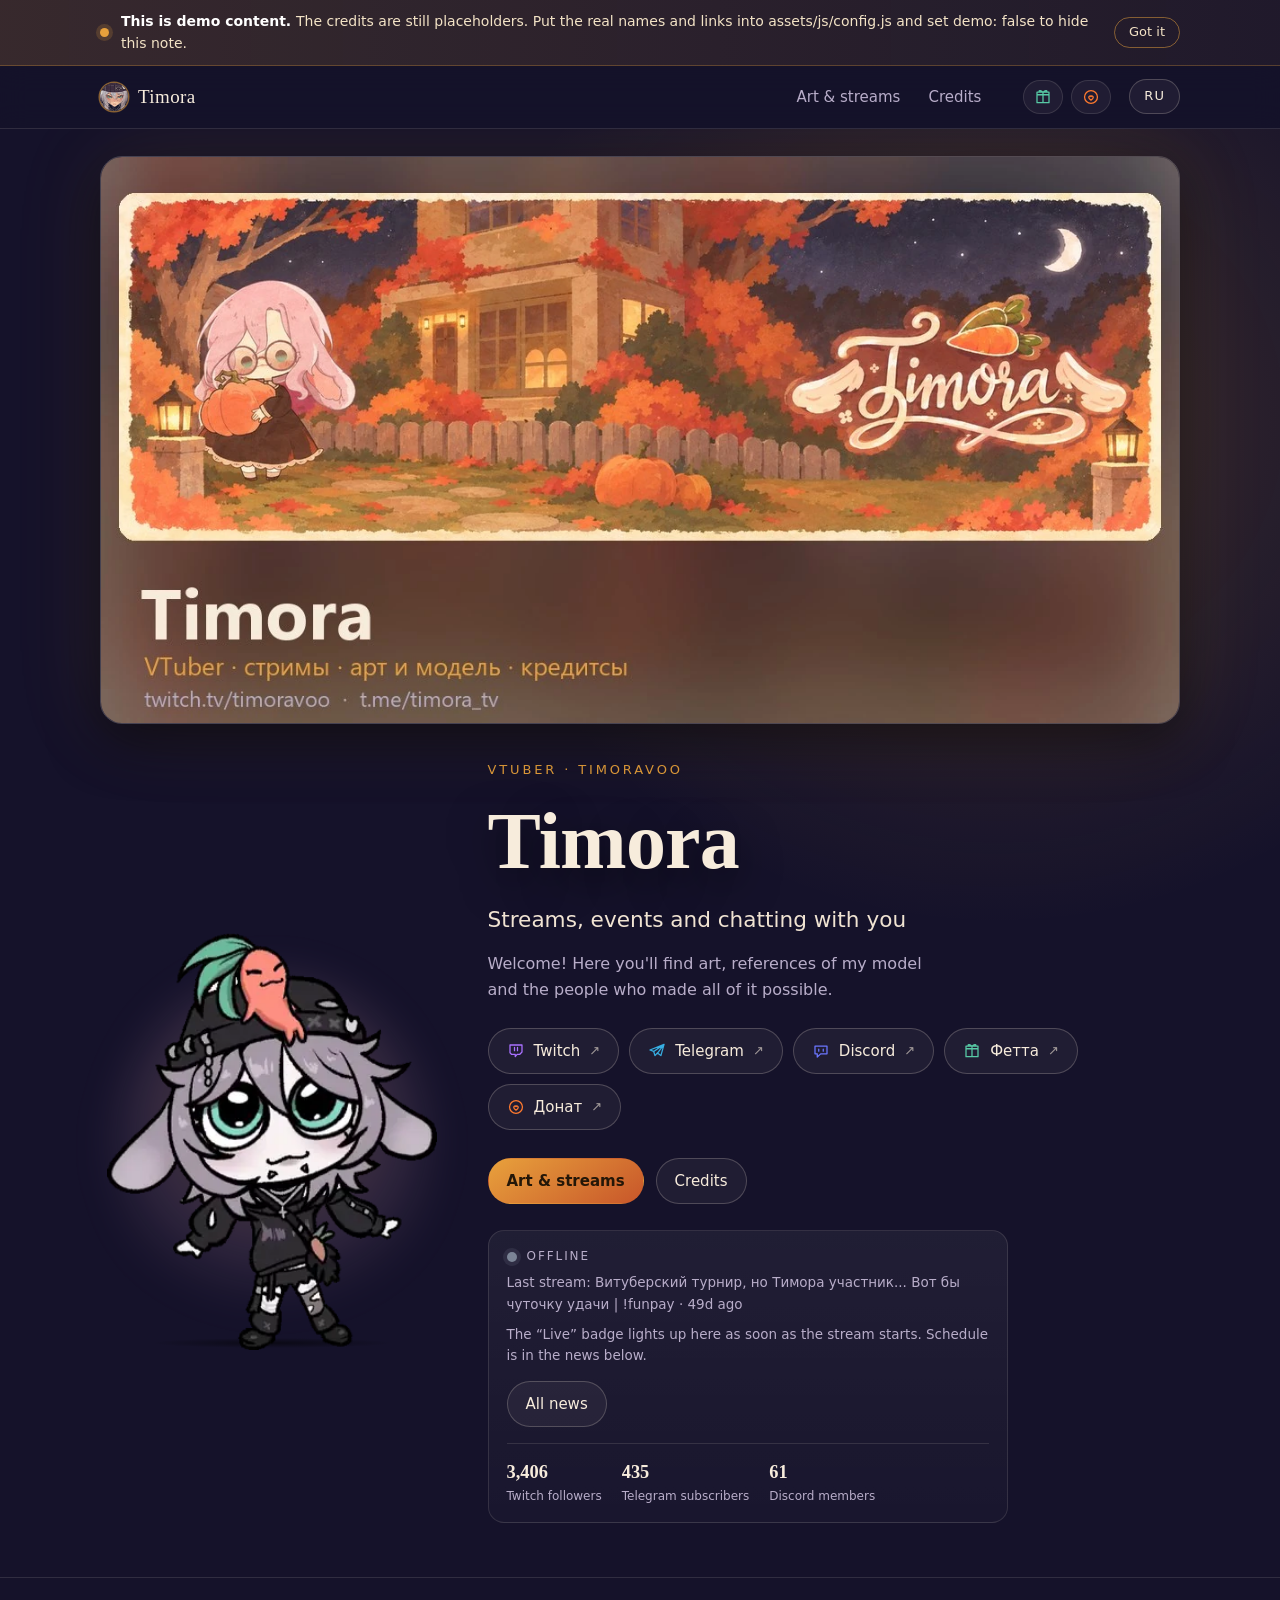
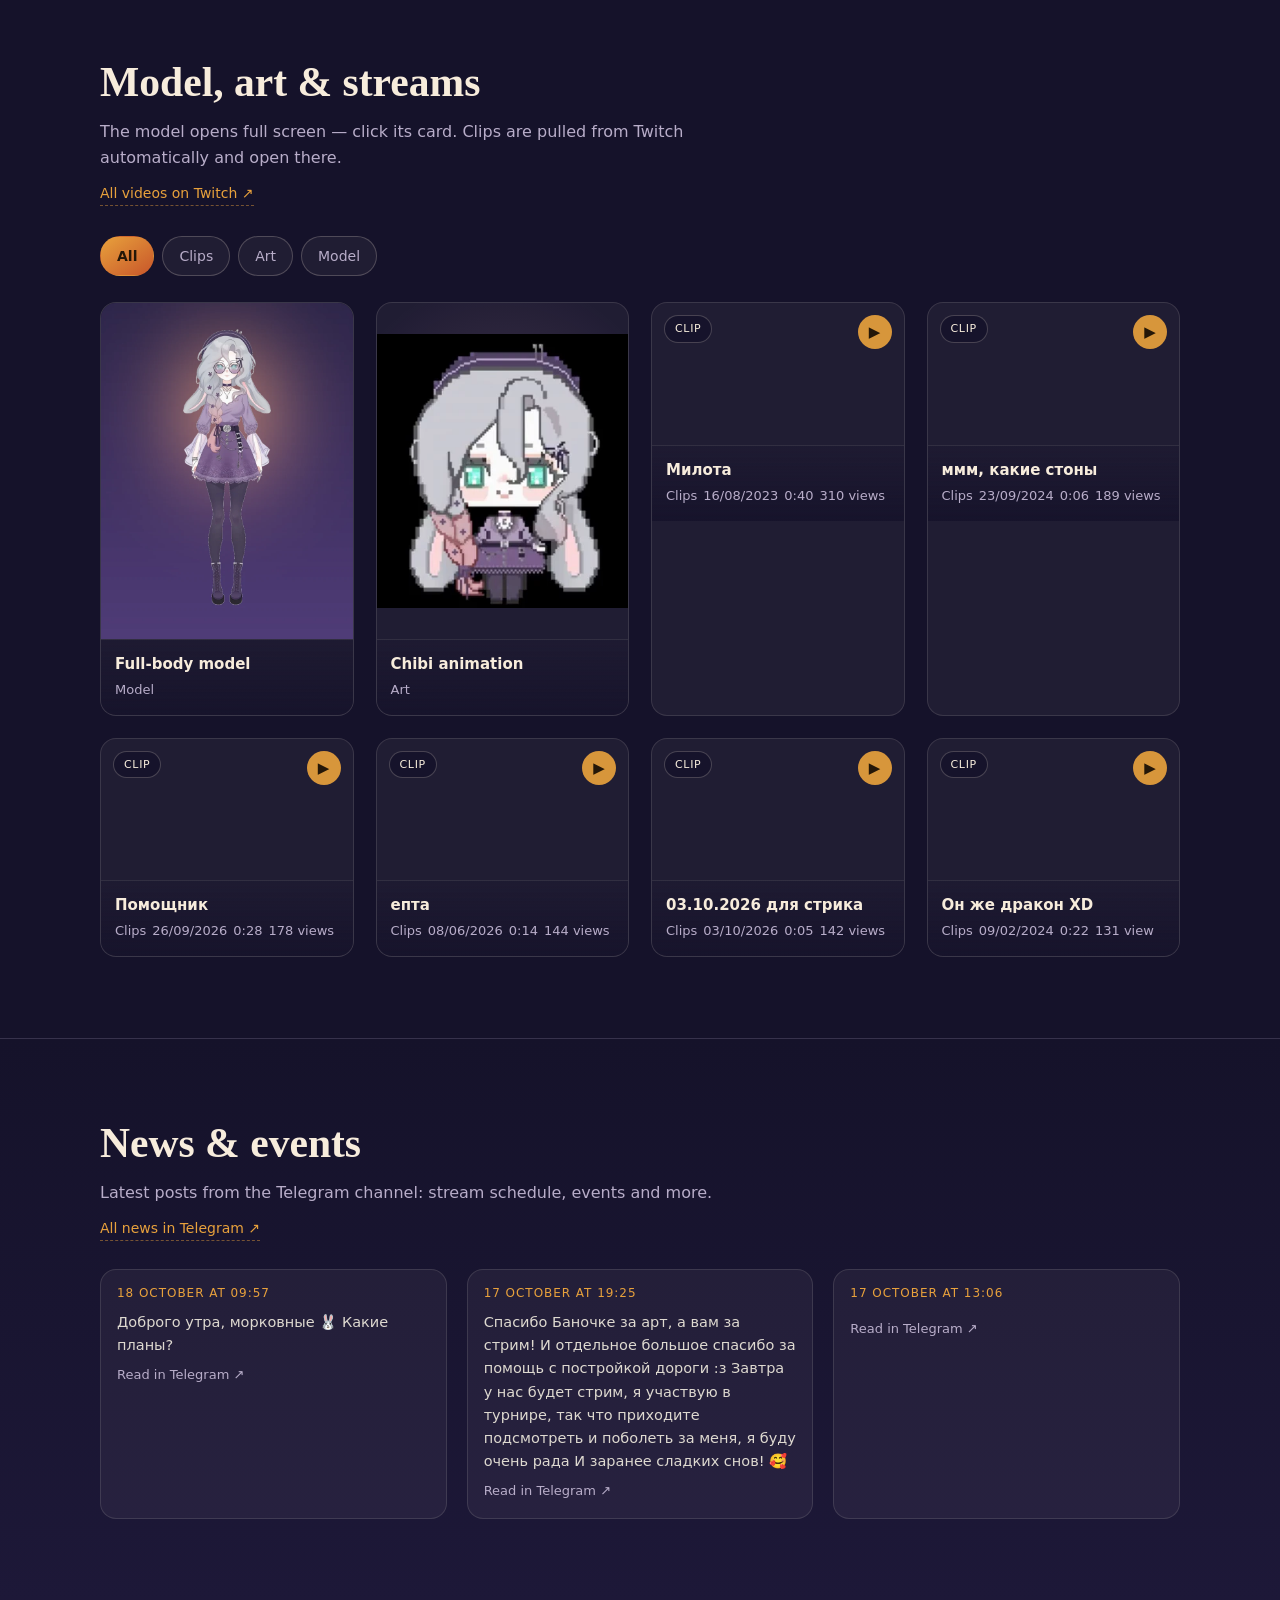
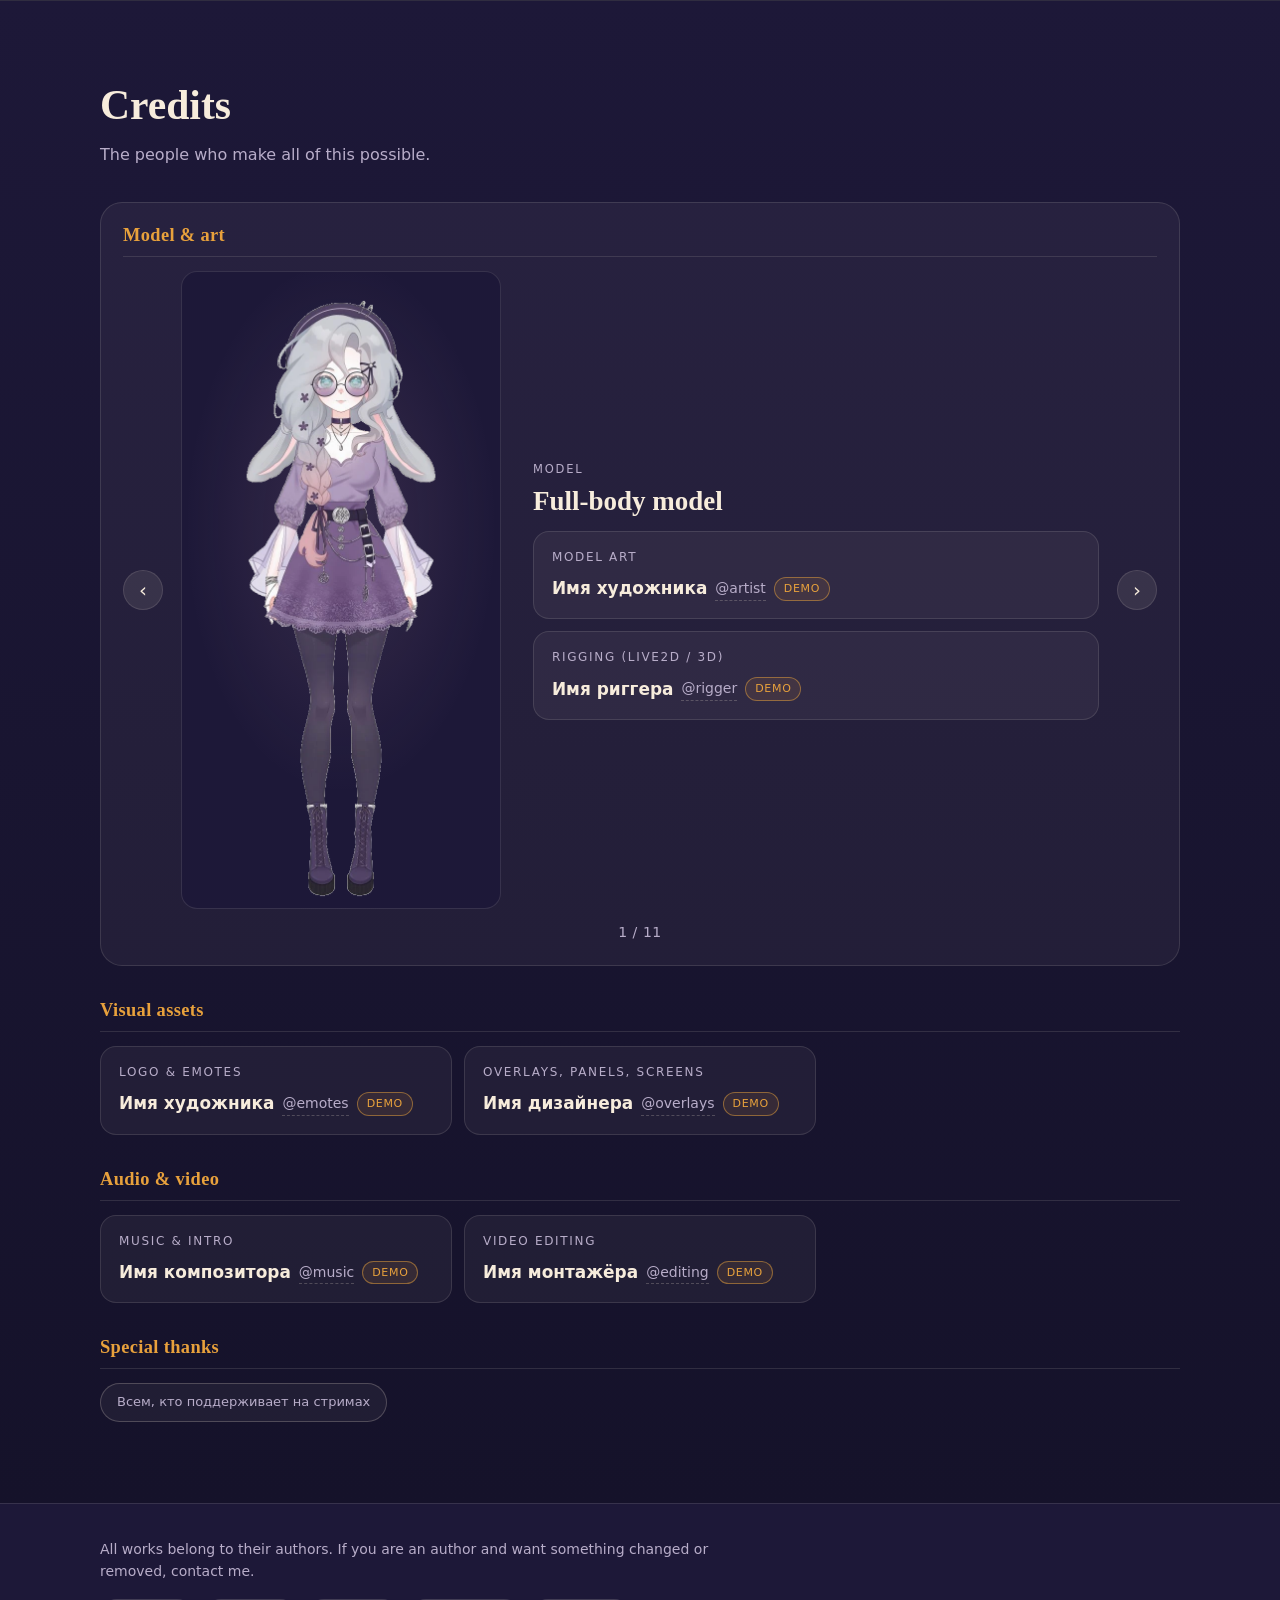
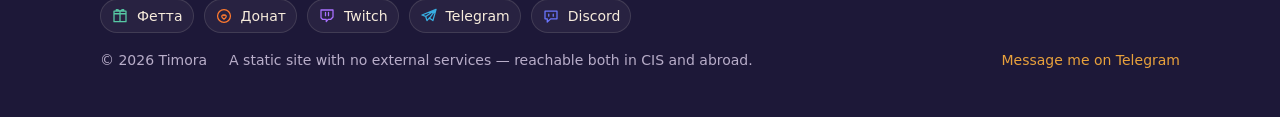
==== commit c65bae09: "Обновление сайта Timora" ====
--- a/index.html
+++ b/index.html
@@ -12,7 +12,7 @@
 <meta property="og:url" content="https://bell-igor.github.io/vtuber-catalog/">
 <meta property="og:title" content="Timora — VTuber: стрим, арт и кредитсы">
 <meta property="og:description" content="Эфир на Twitch, анонсы в Telegram, арт и модель, кредитсы авторов.">
-<meta property="og:image" content="https://bell-igor.github.io/vtuber-catalog/assets/img/og.jpg">
+<meta property="og:image" content="https://bell-igor.github.io/vtuber-catalog/assets/img/og-2026.jpg">
 <meta property="og:image:width" content="1200">
 <meta property="og:image:height" content="630">
 <meta name="twitter:card" content="summary_large_image">
--- a/assets/css/style.css
+++ b/assets/css/style.css
@@ -354,46 +354,47 @@
 .credit__link:hover { border-bottom-style: solid; }
 .credit__link.is-placeholder { color: var(--muted); border-bottom-color: var(--line-2); cursor: default; }
 .credit__note { margin-top: 10px; font-size: 13.5px; color: var(--muted); }
+/* карточка арта: слева превью, справа автор */
+.credit--art { display: grid; grid-template-columns: 56px minmax(0, 1fr); gap: 12px; align-items: center; }
+.credit--art .credit__who { margin-top: 6px; }
+.credit--art .credit__note { margin-top: 6px; }
+.credit__img {
+  width: 56px; height: 56px; border-radius: 10px; object-fit: cover;
+  border: 1px solid var(--line); background: var(--panel-2); display: block;
+}
 .group--thanks .chips { display: flex; flex-wrap: wrap; gap: 10px; }
 .group--thanks .chip { font-size: 13px; text-transform: none; letter-spacing: 0; padding: 8px 16px; }
 
-/* ------------------- модели: карусель с таблицей авторов ------------------ */
-.group--models { padding: clamp(16px, 2.4vw, 26px); border: 1px solid var(--line); border-radius: var(--radius-lg); background: var(--panel); }
-.group--models:focus-visible { outline: 2px solid var(--accent); outline-offset: 3px; }
-.carousel { display: grid; gap: 14px; }
-.carousel__stage { display: grid; grid-template-columns: minmax(0, 300px) minmax(0, 1fr); gap: clamp(16px, 3vw, 34px); align-items: start; }
-.carousel__figure {
-  margin: 0; border-radius: var(--radius); overflow: hidden;
-  background: radial-gradient(70% 60% at 50% 40%, rgba(242, 182, 207, 0.14), transparent 70%), var(--bg-2);
+/* ------- карусель кредитсов: модель и арты, стрелки по бокам --------------- */
+.group--crsl { padding: clamp(14px, 2vw, 22px); border: 1px solid var(--line); border-radius: var(--radius-lg); background: var(--panel); }
+.group--crsl:focus-visible { outline: 2px solid var(--accent); outline-offset: 3px; }
+.crsl { display: grid; grid-template-columns: auto minmax(0, 1fr) auto; gap: clamp(8px, 1.4vw, 18px); align-items: center; }
+.crsl__stage { display: grid; grid-template-columns: minmax(0, 320px) minmax(0, 1fr); gap: clamp(16px, 3vw, 32px); align-items: center; min-width: 0; }
+.crsl__figure {
+  margin: 0; justify-self: center; width: 100%; max-width: 320px;
+  border-radius: var(--radius); overflow: hidden;
+  background: radial-gradient(70% 60% at 50% 40%, rgba(242, 182, 207, 0.12), transparent 70%), var(--bg-2);
   border: 1px solid var(--line);
 }
-.carousel__img { display: block; width: 100%; height: auto; }
-.carousel__info { display: grid; gap: 12px; align-content: start; }
-.carousel__name { font-family: var(--font-display); font-size: 22px; margin: 0; }
-.authors { width: 100%; border-collapse: collapse; font-size: 15px; }
-.authors__caption { text-align: left; color: var(--muted); font-size: 12px; letter-spacing: 0.14em; text-transform: uppercase; padding-bottom: 8px; }
-.authors th, .authors td { text-align: left; padding: 9px 10px 9px 0; border-top: 1px solid var(--line); vertical-align: top; }
-.authors th { color: var(--muted); font-weight: 500; width: 46%; }
-.authors__handle { margin-left: 6px; color: var(--muted); }
-.carousel__bar { display: flex; align-items: center; gap: 10px; }
-.carousel__bar [hidden] { display: none; }
-.carousel__btn {
-  width: 34px; height: 34px; border-radius: 50%; cursor: pointer;
+.crsl__img { display: block; width: 100%; height: auto; }
+.crsl__info { display: grid; gap: 8px; align-content: center; min-width: 0; }
+.crsl__kind { font-size: 11.5px; letter-spacing: 0.16em; text-transform: uppercase; color: var(--muted); }
+.crsl__title { font-family: var(--font-display); font-size: clamp(21px, 2.4vw, 27px); margin: 0; }
+.crsl__authors { grid-template-columns: minmax(0, 1fr); margin-top: 6px; }
+.crsl__arrow {
+  width: 40px; height: 40px; border-radius: 50%; cursor: pointer;
   border: 1px solid var(--line); background: var(--panel-2); color: var(--text);
-  font-size: 18px; line-height: 1;
-}
-.carousel__btn:hover { border-color: var(--accent); color: var(--accent); }
-.carousel__count { font-size: 14px; color: var(--muted); min-width: 52px; text-align: center; }
-.carousel__dots { display: flex; gap: 8px; margin-left: auto; list-style: none; padding: 0; }
-.carousel__dot {
-  width: 9px; height: 9px; padding: 0; border-radius: 50%; cursor: pointer;
-  border: 1px solid var(--line-2); background: transparent;
-}
-.carousel__dot.is-active { background: var(--accent); border-color: var(--accent); }
+  font-size: 20px; line-height: 1; transition: border-color 0.2s ease, color 0.2s ease;
+}
+.crsl__arrow:hover:not(:disabled) { border-color: var(--accent); color: var(--accent); }
+.crsl__arrow:disabled { opacity: 0.3; cursor: default; }
+.crsl__bar { display: flex; justify-content: center; margin-top: 12px; }
+.crsl__count { font-size: 14px; color: var(--muted); letter-spacing: 0.04em; }
 @media (max-width: 720px) {
-  .carousel__stage { grid-template-columns: minmax(0, 1fr); }
-  .carousel__figure { max-width: 260px; margin: 0 auto; }
-  .nav__pinned { margin-left: auto; }
+  .crsl { grid-template-columns: auto minmax(0, 1fr) auto; gap: 6px; }
+  .crsl__stage { grid-template-columns: minmax(0, 1fr); }
+  .crsl__figure { max-width: 240px; }
+  .crsl__arrow { width: 32px; height: 32px; font-size: 17px; }
   .nav__pinned .iconlink { padding: 7px 9px; }
 }
 a.chip:hover { border-color: var(--accent); color: var(--accent); }
